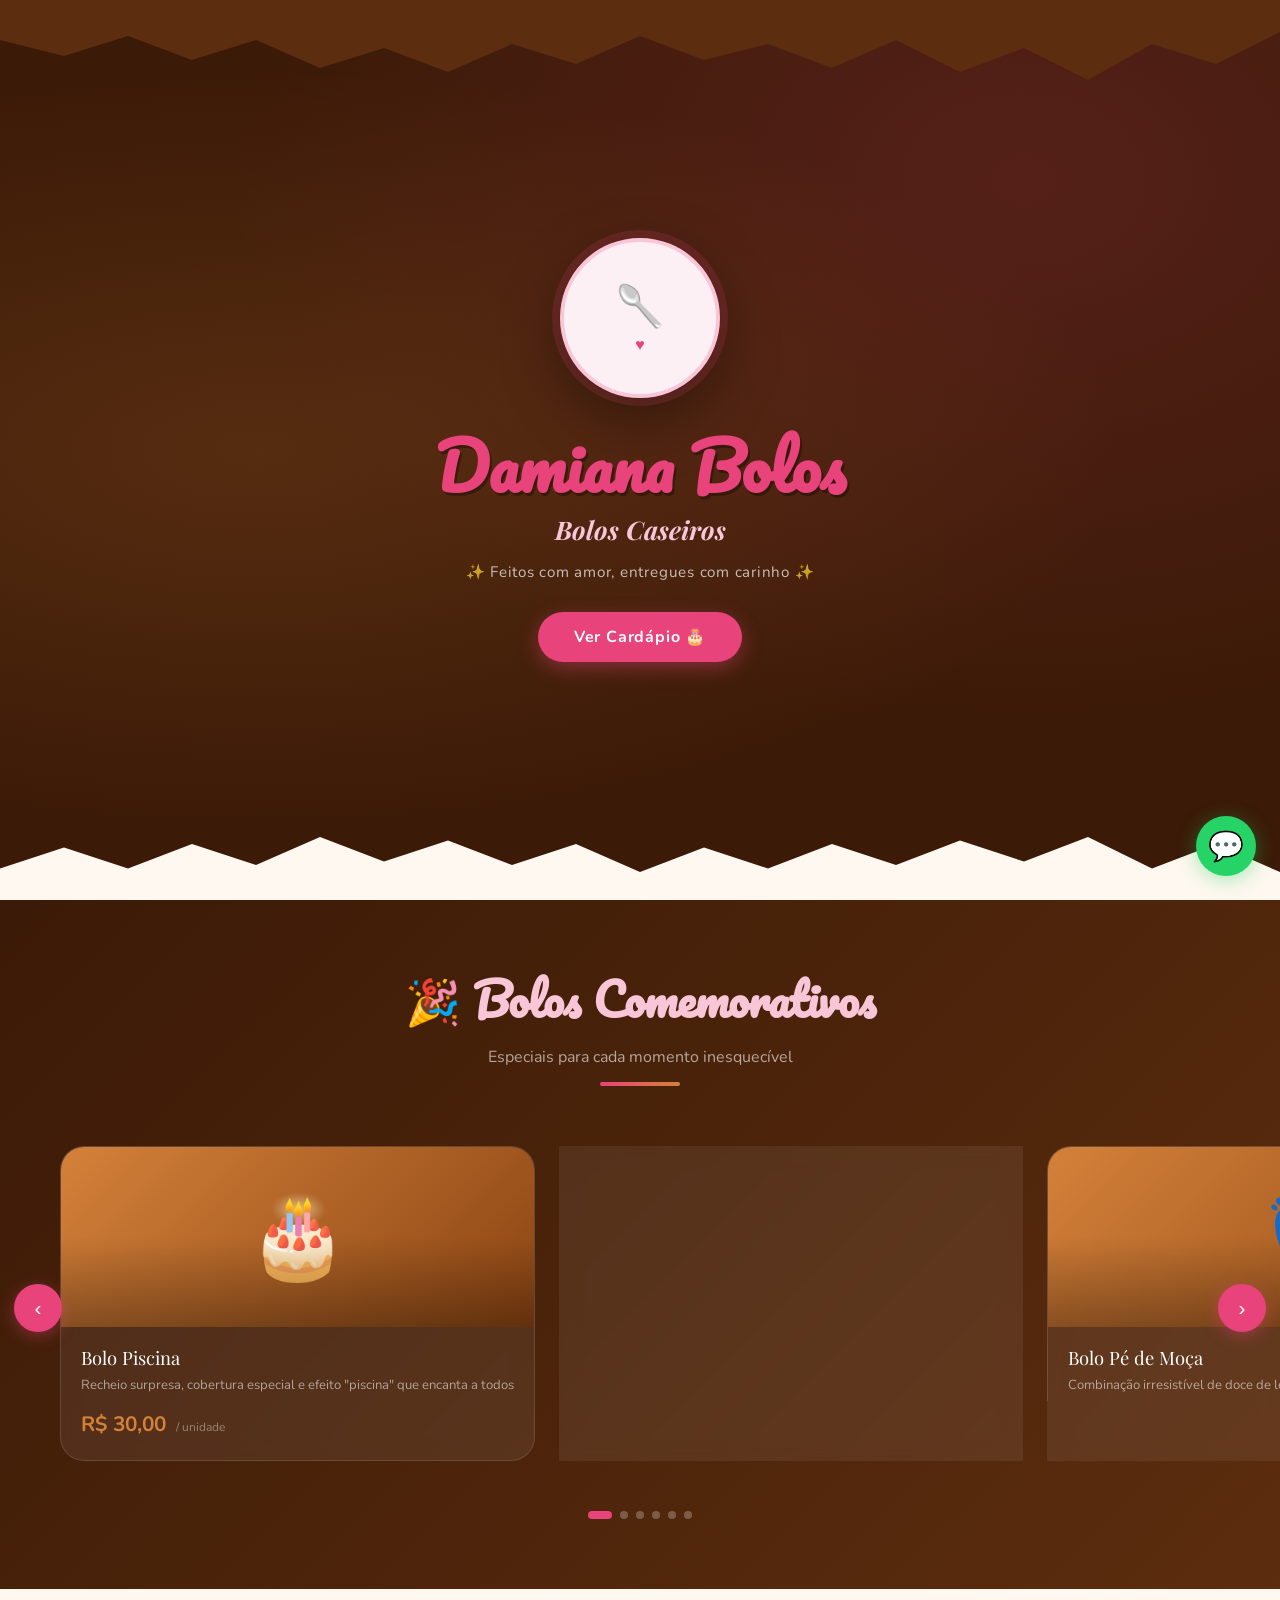
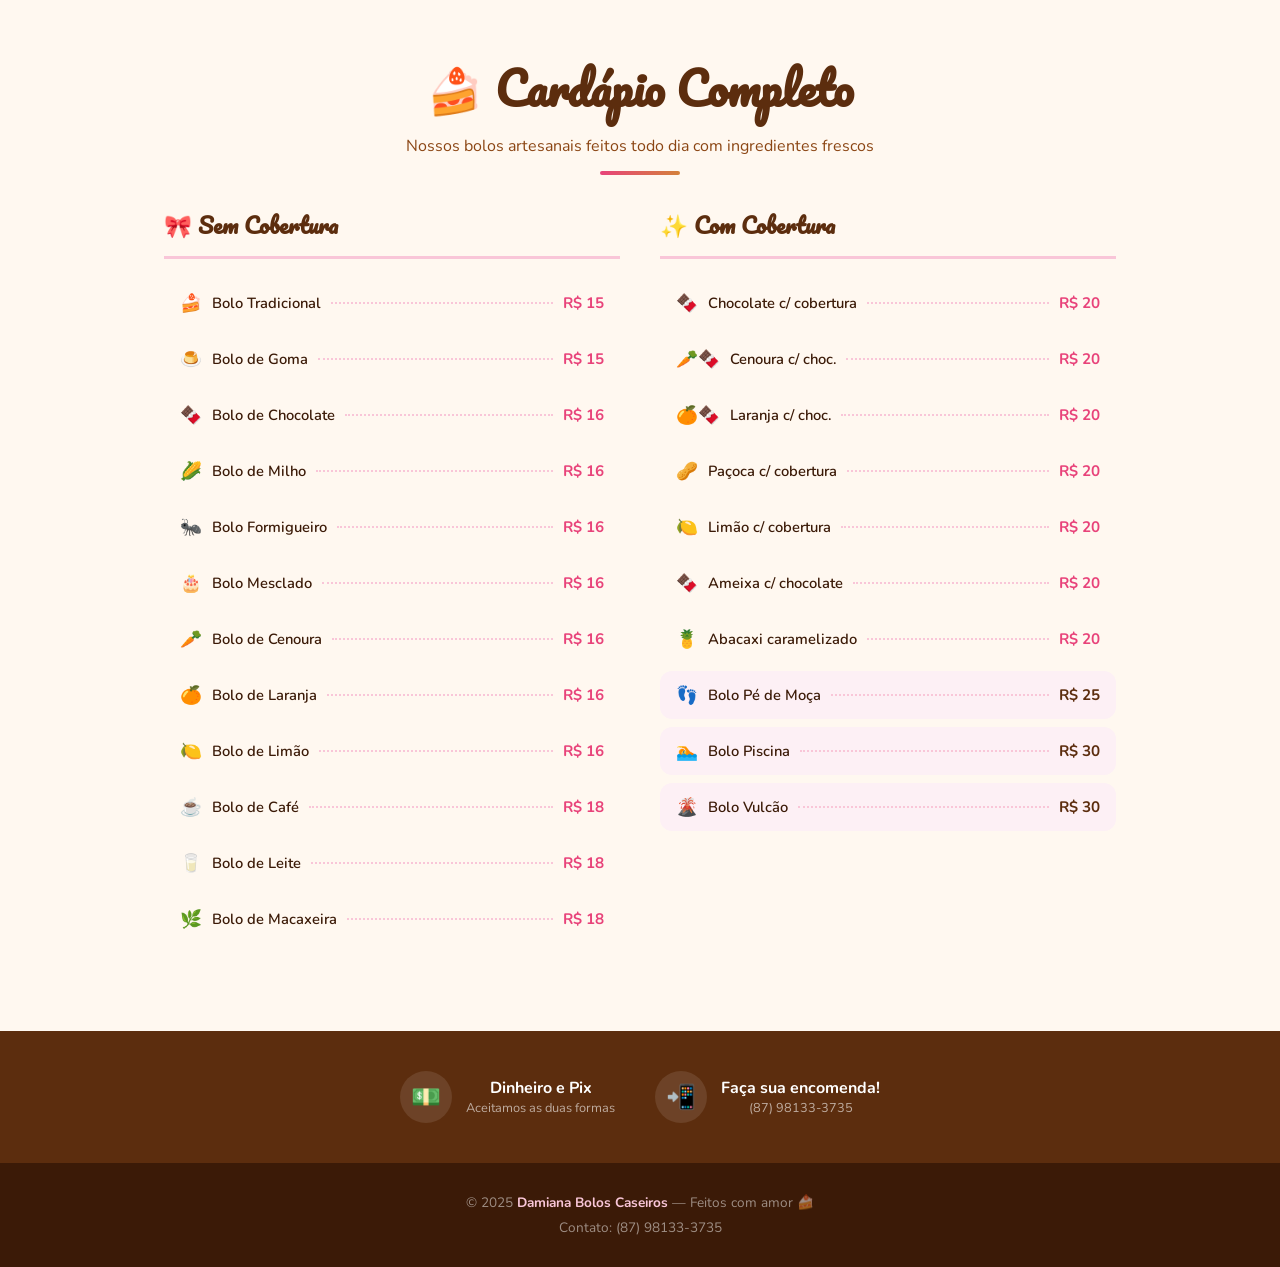
==== index.html @ f1be256d "fix: foi renomeado o arquivo index.html" ====
<!DOCTYPE html>
<html lang="pt-BR">
<head>
<meta charset="UTF-8">
<meta name="viewport" content="width=device-width, initial-scale=1.0">
<title>Damiana Bolos Caseiros</title>
<link href="https://fonts.googleapis.com/css2?family=Playfair+Display:ital,wght@0,400;0,700;1,400&family=Pacifico&family=Nunito:wght@300;400;600;700&display=swap" rel="stylesheet">
<link rel="stylesheet" href="./style.css">
</head>
<body>

<!-- ═══ HERO ═══ -->
<section class="hero">
  <div class="drip-top"></div>

  <div class="hero-badge">
    <div class="whisk">🥄</div>
    <div class="heart">♥</div>
  </div>

  <h1>Damiana Bolos</h1>
  <h2>Bolos Caseiros</h2>
  <p>✨ Feitos com amor, entregues com carinho ✨</p>

  <a href="#cardapio" class="hero-cta">Ver Cardápio 🎂</a>

  <div class="drip-bottom"></div>
</section>


<!-- ═══ CARROSSEL — BOLOS COMEMORATIVOS ═══ -->
<section class="carousel-section" id="comemorativos">
  <div class="section-header">
    <h2>🎉 Bolos Comemorativos</h2>
    <p>Especiais para cada momento inesquecível</p>
    <div class="divider"></div>
  </div>

  <div class="carousel-wrapper">
    <button class="carousel-btn prev" onclick="slide(-1)">&#8249;</button>

    <div class="carousel-track" id="carouselTrack">

      <div class="cake-card">
        <div class="cake-img">
          🎂
          <span class="cake-tag">Popular</span>
        </div>
        <div class="cake-info">
          <div class="cake-name">Bolo Piscina</div>
          <div class="cake-desc">Recheio surpresa, cobertura especial e efeito "piscina" que encanta a todos</div>
          <div class="cake-price">R$ 30,00 <span>/ unidade</span></div>
        </div>
      </div>

      <div class="cake-card">
        <div class="cake-img" style="background: linear-gradient(135deg, #8B0000, #5C2D0E);">
          🌋
          <span class="cake-tag">Novidade</span>
        </div>
        <div class="cake-info">
          <div class="cake-name">Bolo Vulcão</div>
          <div class="cake-desc">Efeito vulcão com calda quente que escorre — perfeito para surpreender</div>
          <div class="cake-price">R$ 30,00 <span>/ unidade</span></div>
        </div>
      </div>

      <div class="cake-card">
        <div class="cake-img" style="background: linear-gradient(135deg, #D4813A, #8B4513);">
          👣
          <span class="cake-tag">Especial</span>
        </div>
        <div class="cake-info">
          <div class="cake-name">Bolo Pé de Moça</div>
          <div class="cake-desc">Combinação irresistível de doce de leite e coco — um clássico que nunca sai de moda</div>
          <div class="cake-price">R$ 25,00 <span>/ unidade</span></div>
        </div>
      </div>

      <div class="cake-card">
        <div class="cake-img" style="background: linear-gradient(135deg, #E8437A, #C0184E);">
          🍫
          <span class="cake-tag">Bestseller</span>
        </div>
        <div class="cake-info">
          <div class="cake-name">Bolo Ameixa com Chocolate</div>
          <div class="cake-desc">Ameixa e chocolate juntos numa combinação sofisticada e deliciosa</div>
          <div class="cake-price">R$ 20,00 <span>/ unidade</span></div>
        </div>
      </div>

      <div class="cake-card">
        <div class="cake-img" style="background: linear-gradient(135deg, #FFD700, #D4813A);">
          🍍
          <span class="cake-tag">Favorito</span>
        </div>
        <div class="cake-info">
          <div class="cake-name">Bolo Abacaxi Caramelizado</div>
          <div class="cake-desc">Abacaxi fresquinho caramelizado com açúcar mascavo — tropical e irresistível</div>
          <div class="cake-price">R$ 20,00 <span>/ unidade</span></div>
        </div>
      </div>

      <div class="cake-card">
        <div class="cake-img" style="background: linear-gradient(135deg, #C0184E, #8B0000);">
          🥜
          <span class="cake-tag">Regional</span>
        </div>
        <div class="cake-info">
          <div class="cake-name">Bolo de Paçoca com Cobertura</div>
          <div class="cake-desc">O sabor do nordeste em cada fatia — paçoca cremosa com cobertura especial</div>
          <div class="cake-price">R$ 20,00 <span>/ unidade</span></div>
        </div>
      </div>

    </div>

    <button class="carousel-btn next" onclick="slide(1)">&#8250;</button>
  </div>

  <div class="carousel-dots" id="dots"></div>
</section>


<!-- ═══ CARDÁPIO TRADICIONAL ═══ -->
<section class="menu-section" id="cardapio">
  <div class="section-header">
    <h2>🍰 Cardápio Completo</h2>
    <p>Nossos bolos artesanais feitos todo dia com ingredientes frescos</p>
    <div class="divider"></div>
  </div>

  <div class="menu-grid">

    <!-- SEM COBERTURA -->
    <div class="menu-col">
      <h3>🎀 Sem Cobertura</h3>

      <div class="menu-item">
        <div class="menu-item-left"><span class="menu-item-emoji">🍰</span><span class="menu-item-name">Bolo Tradicional</span></div>
        <div class="price-dot"></div>
        <span class="menu-item-price">R$ 15</span>
      </div>
      <div class="menu-item">
        <div class="menu-item-left"><span class="menu-item-emoji">🍮</span><span class="menu-item-name">Bolo de Goma</span></div>
        <div class="price-dot"></div>
        <span class="menu-item-price">R$ 15</span>
      </div>
      <div class="menu-item">
        <div class="menu-item-left"><span class="menu-item-emoji">🍫</span><span class="menu-item-name">Bolo de Chocolate</span></div>
        <div class="price-dot"></div>
        <span class="menu-item-price">R$ 16</span>
      </div>
      <div class="menu-item">
        <div class="menu-item-left"><span class="menu-item-emoji">🌽</span><span class="menu-item-name">Bolo de Milho</span></div>
        <div class="price-dot"></div>
        <span class="menu-item-price">R$ 16</span>
      </div>
      <div class="menu-item">
        <div class="menu-item-left"><span class="menu-item-emoji">🐜</span><span class="menu-item-name">Bolo Formigueiro</span></div>
        <div class="price-dot"></div>
        <span class="menu-item-price">R$ 16</span>
      </div>
      <div class="menu-item">
        <div class="menu-item-left"><span class="menu-item-emoji">🎂</span><span class="menu-item-name">Bolo Mesclado</span></div>
        <div class="price-dot"></div>
        <span class="menu-item-price">R$ 16</span>
      </div>
      <div class="menu-item">
        <div class="menu-item-left"><span class="menu-item-emoji">🥕</span><span class="menu-item-name">Bolo de Cenoura</span></div>
        <div class="price-dot"></div>
        <span class="menu-item-price">R$ 16</span>
      </div>
      <div class="menu-item">
        <div class="menu-item-left"><span class="menu-item-emoji">🍊</span><span class="menu-item-name">Bolo de Laranja</span></div>
        <div class="price-dot"></div>
        <span class="menu-item-price">R$ 16</span>
      </div>
      <div class="menu-item">
        <div class="menu-item-left"><span class="menu-item-emoji">🍋</span><span class="menu-item-name">Bolo de Limão</span></div>
        <div class="price-dot"></div>
        <span class="menu-item-price">R$ 16</span>
      </div>
      <div class="menu-item">
        <div class="menu-item-left"><span class="menu-item-emoji">☕</span><span class="menu-item-name">Bolo de Café</span></div>
        <div class="price-dot"></div>
        <span class="menu-item-price">R$ 18</span>
      </div>
      <div class="menu-item">
        <div class="menu-item-left"><span class="menu-item-emoji">🥛</span><span class="menu-item-name">Bolo de Leite</span></div>
        <div class="price-dot"></div>
        <span class="menu-item-price">R$ 18</span>
      </div>
      <div class="menu-item">
        <div class="menu-item-left"><span class="menu-item-emoji">🌿</span><span class="menu-item-name">Bolo de Macaxeira</span></div>
        <div class="price-dot"></div>
        <span class="menu-item-price">R$ 18</span>
      </div>
    </div>

    <!-- COM COBERTURA -->
    <div class="menu-col">
      <h3>✨ Com Cobertura</h3>

      <div class="menu-item">
        <div class="menu-item-left"><span class="menu-item-emoji">🍫</span><span class="menu-item-name">Chocolate c/ cobertura</span></div>
        <div class="price-dot"></div>
        <span class="menu-item-price">R$ 20</span>
      </div>
      <div class="menu-item">
        <div class="menu-item-left"><span class="menu-item-emoji">🥕🍫</span><span class="menu-item-name">Cenoura c/ choc.</span></div>
        <div class="price-dot"></div>
        <span class="menu-item-price">R$ 20</span>
      </div>
      <div class="menu-item">
        <div class="menu-item-left"><span class="menu-item-emoji">🍊🍫</span><span class="menu-item-name">Laranja c/ choc.</span></div>
        <div class="price-dot"></div>
        <span class="menu-item-price">R$ 20</span>
      </div>
      <div class="menu-item">
        <div class="menu-item-left"><span class="menu-item-emoji">🥜</span><span class="menu-item-name">Paçoca c/ cobertura</span></div>
        <div class="price-dot"></div>
        <span class="menu-item-price">R$ 20</span>
      </div>
      <div class="menu-item">
        <div class="menu-item-left"><span class="menu-item-emoji">🍋</span><span class="menu-item-name">Limão c/ cobertura</span></div>
        <div class="price-dot"></div>
        <span class="menu-item-price">R$ 20</span>
      </div>
      <div class="menu-item">
        <div class="menu-item-left"><span class="menu-item-emoji">🍫</span><span class="menu-item-name">Ameixa c/ chocolate</span></div>
        <div class="price-dot"></div>
        <span class="menu-item-price">R$ 20</span>
      </div>
      <div class="menu-item">
        <div class="menu-item-left"><span class="menu-item-emoji">🍍</span><span class="menu-item-name">Abacaxi caramelizado</span></div>
        <div class="price-dot"></div>
        <span class="menu-item-price">R$ 20</span>
      </div>
      <div class="menu-item" style="background: var(--pink-pale);">
        <div class="menu-item-left"><span class="menu-item-emoji">👣</span><span class="menu-item-name">Bolo Pé de Moça</span></div>
        <div class="price-dot"></div>
        <span class="menu-item-price" style="color: var(--chocolate);">R$ 25</span>
      </div>
      <div class="menu-item" style="background: var(--pink-pale);">
        <div class="menu-item-left"><span class="menu-item-emoji">🏊</span><span class="menu-item-name">Bolo Piscina</span></div>
        <div class="price-dot"></div>
        <span class="menu-item-price" style="color: var(--chocolate);">R$ 30</span>
      </div>
      <div class="menu-item" style="background: var(--pink-pale);">
        <div class="menu-item-left"><span class="menu-item-emoji">🌋</span><span class="menu-item-name">Bolo Vulcão</span></div>
        <div class="price-dot"></div>
        <span class="menu-item-price" style="color: var(--chocolate);">R$ 30</span>
      </div>
    </div>

  </div>
</section>

<!-- ═══ PAYMENT + CONTACT ═══ -->
<div class="payment-banner">
  <div class="payment-item">
    <div class="payment-icon">💵</div>
    <div>
      <h4>Dinheiro e Pix</h4>
      <p>Aceitamos as duas formas</p>
    </div>
  </div>
  <div class="payment-item">
    <div class="payment-icon">📲</div>
    <div>
      <h4>Faça sua encomenda!</h4>
      <p>(87) 98133-3735</p>
    </div>
  </div>
</div>

<!-- ═══ FOOTER ═══ -->
<footer>
  <p>© 2025 <strong>Damiana Bolos Caseiros</strong> — Feitos com amor 🍰</p>
  <p style="margin-top:6px;">Contato: (87) 98133-3735</p>
</footer>

<!-- WhatsApp FAB -->
<a href="https://wa.me/5587981333735" class="whatsapp-btn" target="_blank" title="Falar no WhatsApp">💬</a>

<script src="./script.js"></script>
</body>
</html>
---- style.css ----
:root {
    --chocolate: #5C2D0E;
    --chocolate-light: #8B4513;
    --chocolate-dark: #3B1A07;
    --pink: #E8437A;
    --pink-light: #F9C6D8;
    --pink-pale: #FDF0F5;
    --cream: #FFF8F0;
    --caramel: #D4813A;
    --white: #FFFFFF;
    --text-dark: #2C1810;
  }

  * { margin: 0; padding: 0; box-sizing: border-box; }

  body {
    font-family: 'Nunito', sans-serif;
    background-color: var(--cream);
    color: var(--text-dark);
    overflow-x: hidden;
  }

  /* ─── HERO ─── */
  .hero {
    background: var(--chocolate-dark);
    position: relative;
    overflow: hidden;
    min-height: 100vh;
    display: flex;
    flex-direction: column;
    align-items: center;
    justify-content: center;
    text-align: center;
    padding: 40px 20px;
  }

  .hero::before {
    content: '';
    position: absolute;
    inset: 0;
    background:
      radial-gradient(ellipse at 20% 50%, rgba(212,129,58,0.18) 0%, transparent 60%),
      radial-gradient(ellipse at 80% 20%, rgba(232,67,122,0.15) 0%, transparent 55%);
  }

  /* drip top */
  .drip-top {
    position: absolute;
    top: 0; left: 0; right: 0;
    height: 80px;
    background: var(--chocolate);
    clip-path: polygon(0 0, 100% 0, 100% 40%, 95% 80%, 90% 55%, 85% 100%, 80% 60%, 75% 90%, 70% 50%, 65% 85%, 60% 55%, 55% 75%, 50% 45%, 45% 80%, 40% 55%, 35% 90%, 30% 60%, 25% 85%, 20% 50%, 15% 75%, 10% 45%, 5% 70%, 0 50%);
  }

  .hero-badge {
    width: 160px; height: 160px;
    background: var(--pink-pale);
    border-radius: 50%;
    border: 4px solid var(--pink-light);
    box-shadow: 0 0 0 8px rgba(232,67,122,0.15), 0 20px 60px rgba(0,0,0,0.4);
    display: flex; flex-direction: column;
    align-items: center; justify-content: center;
    margin-bottom: 30px;
    position: relative; z-index: 1;
    animation: float 3s ease-in-out infinite;
  }

  .hero-badge .whisk { font-size: 2.5rem; }
  .hero-badge .heart { font-size: 1rem; color: var(--pink); }

  @keyframes float {
    0%,100% { transform: translateY(0); }
    50% { transform: translateY(-10px); }
  }

  .hero h1 {
    font-family: 'Pacifico', cursive;
    font-size: clamp(2.2rem, 6vw, 4rem);
    color: var(--pink);
    text-shadow: 2px 3px 0 rgba(0,0,0,0.3);
    line-height: 1.2;
    position: relative; z-index: 1;
    margin-bottom: 8px;
  }

  .hero h2 {
    font-family: 'Playfair Display', serif;
    font-style: italic;
    font-size: clamp(1.1rem, 3vw, 1.6rem);
    color: var(--pink-light);
    margin-bottom: 16px;
    position: relative; z-index: 1;
  }

  .hero p {
    color: rgba(255,255,255,0.7);
    font-size: 0.95rem;
    margin-bottom: 30px;
    position: relative; z-index: 1;
    letter-spacing: 0.05em;
  }

  .hero-cta {
    display: inline-block;
    background: var(--pink);
    color: white;
    text-decoration: none;
    padding: 14px 36px;
    border-radius: 50px;
    font-weight: 700;
    font-size: 1rem;
    letter-spacing: 0.05em;
    box-shadow: 0 6px 20px rgba(232,67,122,0.4);
    transition: transform 0.2s, box-shadow 0.2s;
    position: relative; z-index: 1;
  }

  .hero-cta:hover {
    transform: translateY(-3px);
    box-shadow: 0 10px 30px rgba(232,67,122,0.5);
  }

  /* drip bottom */
  .drip-bottom {
    position: absolute;
    bottom: 0; left: 0; right: 0;
    height: 70px;
    background: var(--cream);
    clip-path: polygon(0 100%, 100% 100%, 100% 60%, 95% 20%, 90% 55%, 85% 10%, 80% 45%, 75% 15%, 70% 50%, 65% 20%, 60% 55%, 55% 25%, 50% 60%, 45% 20%, 40% 50%, 35% 15%, 30% 45%, 25% 10%, 20% 50%, 15% 20%, 10% 55%, 5% 25%, 0 55%);
  }

  /* ─── SECTION HEADINGS ─── */
  .section-header {
    text-align: center;
    padding: 60px 20px 30px;
  }

  .section-header h2 {
    font-family: 'Pacifico', cursive;
    font-size: clamp(1.8rem, 5vw, 2.8rem);
    color: var(--chocolate);
    display: flex;
    align-items: center;
    justify-content: center;
    gap: 12px;
  }

  .section-header p {
    color: var(--chocolate-light);
    margin-top: 8px;
    font-size: 1rem;
  }

  .divider {
    width: 80px; height: 4px;
    background: linear-gradient(90deg, var(--pink), var(--caramel));
    border-radius: 2px;
    margin: 14px auto 0;
  }

  /* ─── CAROUSEL ─── */
  .carousel-section {
    background: linear-gradient(135deg, var(--chocolate-dark) 0%, var(--chocolate) 100%);
    padding: 0 0 70px;
    position: relative;
    overflow: hidden;
  }

  .carousel-section .section-header h2 { color: var(--pink-light); }
  .carousel-section .section-header p { color: rgba(255,255,255,0.6); }
  .carousel-section .divider { background: linear-gradient(90deg, var(--pink), var(--caramel)); }

  .carousel-wrapper {
    position: relative;
    max-width: 100%;
    overflow: hidden;
    padding: 10px 0 20px;
  }

  .carousel-track {
    display: flex;
    gap: 24px;
    padding: 20px 60px;
    transition: transform 0.45s cubic-bezier(0.25, 0.46, 0.45, 0.94);
    will-change: transform;
  }

  .cake-card {
    min-width: 260px;
    background: rgba(255,255,255,0.07);
    backdrop-filter: blur(10px);
    border: 1px solid rgba(255,255,255,0.12);
    border-radius: 24px;
    overflow: hidden;
    cursor: pointer;
    transition: transform 0.3s, box-shadow 0.3s;
    flex-shrink: 0;
  }

  .cake-card:hover {
    transform: translateY(-8px) scale(1.02);
    box-shadow: 0 20px 50px rgba(0,0,0,0.4);
  }

  .cake-card .cake-img {
    width: 100%; height: 180px;
    background: linear-gradient(135deg, var(--caramel), var(--chocolate-light));
    display: flex; align-items: center; justify-content: center;
    font-size: 5rem;
    position: relative;
    overflow: hidden;
  }

  .cake-card .cake-img::after {
    content: '';
    position: absolute;
    inset: 0;
    background: linear-gradient(to bottom, transparent 50%, rgba(0,0,0,0.3));
  }

  .cake-card .cake-tag {
    position: absolute;
    top: 12px; right: 12px;
    background: var(--pink);
    color: white;
    font-size: 0.7rem;
    font-weight: 700;
    padding: 4px 10px;
    border-radius: 20px;
    letter-spacing: 0.05em;
    text-transform: uppercase;
    z-index: 1;
  }

  .cake-card .cake-info {
    padding: 18px 20px 22px;
  }

  .cake-card .cake-name {
    font-family: 'Playfair Display', serif;
    font-size: 1.15rem;
    color: var(--white);
    margin-bottom: 6px;
  }

  .cake-card .cake-desc {
    font-size: 0.82rem;
    color: rgba(255,255,255,0.55);
    line-height: 1.5;
    margin-bottom: 14px;
  }

  .cake-card .cake-price {
    font-weight: 700;
    font-size: 1.3rem;
    color: var(--caramel);
  }

  .cake-card .cake-price span {
    font-size: 0.75rem;
    font-weight: 400;
    color: rgba(255,255,255,0.4);
    margin-left: 4px;
  }

  .carousel-btn {
    position: absolute;
    top: 50%; transform: translateY(-50%);
    width: 48px; height: 48px;
    background: var(--pink);
    border: none; border-radius: 50%;
    color: white; font-size: 1.3rem;
    cursor: pointer;
    z-index: 10;
    box-shadow: 0 4px 16px rgba(232,67,122,0.4);
    transition: background 0.2s, transform 0.2s;
    display: flex; align-items: center; justify-content: center;
  }

  .carousel-btn:hover { background: var(--chocolate-light); transform: translateY(-50%) scale(1.1); }
  .carousel-btn.prev { left: 14px; }
  .carousel-btn.next { right: 14px; }

  .carousel-dots {
    display: flex; justify-content: center; gap: 8px;
    padding-top: 10px;
  }

  .dot {
    width: 8px; height: 8px;
    border-radius: 50%;
    background: rgba(255,255,255,0.25);
    cursor: pointer; transition: all 0.3s;
  }

  .dot.active { background: var(--pink); width: 24px; border-radius: 4px; }

  /* ─── MENU SECTION ─── */
  .menu-section {
    background: var(--cream);
    padding-bottom: 80px;
  }

  .menu-grid {
    max-width: 1000px;
    margin: 0 auto;
    padding: 0 24px;
    display: grid;
    grid-template-columns: 1fr 1fr;
    gap: 40px;
  }

  @media (max-width: 680px) {
    .menu-grid { grid-template-columns: 1fr; }
  }

  .menu-col h3 {
    font-family: 'Pacifico', cursive;
    font-size: 1.4rem;
    color: var(--chocolate);
    display: flex; align-items: center; gap: 10px;
    margin-bottom: 20px;
    padding-bottom: 12px;
    border-bottom: 3px solid var(--pink-light);
  }

  .menu-item {
    display: flex;
    align-items: center;
    justify-content: space-between;
    padding: 12px 16px;
    border-radius: 12px;
    margin-bottom: 8px;
    transition: background 0.2s, transform 0.2s;
    cursor: default;
  }

  .menu-item:hover {
    background: var(--pink-pale);
    transform: translateX(4px);
  }

  .menu-item-left {
    display: flex; align-items: center; gap: 10px;
  }

  .menu-item-emoji { font-size: 1.1rem; }

  .menu-item-name {
    font-size: 0.92rem;
    font-weight: 600;
    color: var(--chocolate-dark);
  }

  .menu-item-price {
    font-weight: 700;
    font-size: 0.95rem;
    color: var(--pink);
    white-space: nowrap;
  }

  .price-dot {
    flex: 1;
    height: 1px;
    border-bottom: 2px dotted var(--pink-light);
    margin: 0 10px;
    min-width: 20px;
  }

  /* ─── PAYMENT BANNER ─── */
  .payment-banner {
    background: var(--chocolate);
    color: white;
    text-align: center;
    padding: 40px 24px;
    display: flex;
    flex-wrap: wrap;
    align-items: center;
    justify-content: center;
    gap: 40px;
  }

  .payment-item {
    display: flex; align-items: center; gap: 14px;
  }

  .payment-icon {
    width: 52px; height: 52px;
    background: rgba(255,255,255,0.1);
    border-radius: 50%;
    display: flex; align-items: center; justify-content: center;
    font-size: 1.5rem;
  }

  .payment-item h4 { font-size: 1rem; font-weight: 700; }
  .payment-item p { font-size: 0.8rem; color: rgba(255,255,255,0.6); }

  /* ─── FOOTER ─── */
  footer {
    background: var(--chocolate-dark);
    color: rgba(255,255,255,0.5);
    text-align: center;
    padding: 30px 20px;
    font-size: 0.85rem;
  }

  footer strong { color: var(--pink-light); }

  /* ─── WHATSAPP BTN ─── */
  .whatsapp-btn {
    position: fixed;
    bottom: 24px; right: 24px;
    background: #25D366;
    color: white; font-size: 1.8rem;
    width: 60px; height: 60px;
    border-radius: 50%;
    display: flex; align-items: center; justify-content: center;
    text-decoration: none;
    box-shadow: 0 4px 20px rgba(37,211,102,0.4);
    z-index: 999;
    animation: pulse 2s infinite;
  }

  @keyframes pulse {
    0%,100% { box-shadow: 0 4px 20px rgba(37,211,102,0.4); }
    50% { box-shadow: 0 4px 36px rgba(37,211,102,0.7); }
  }
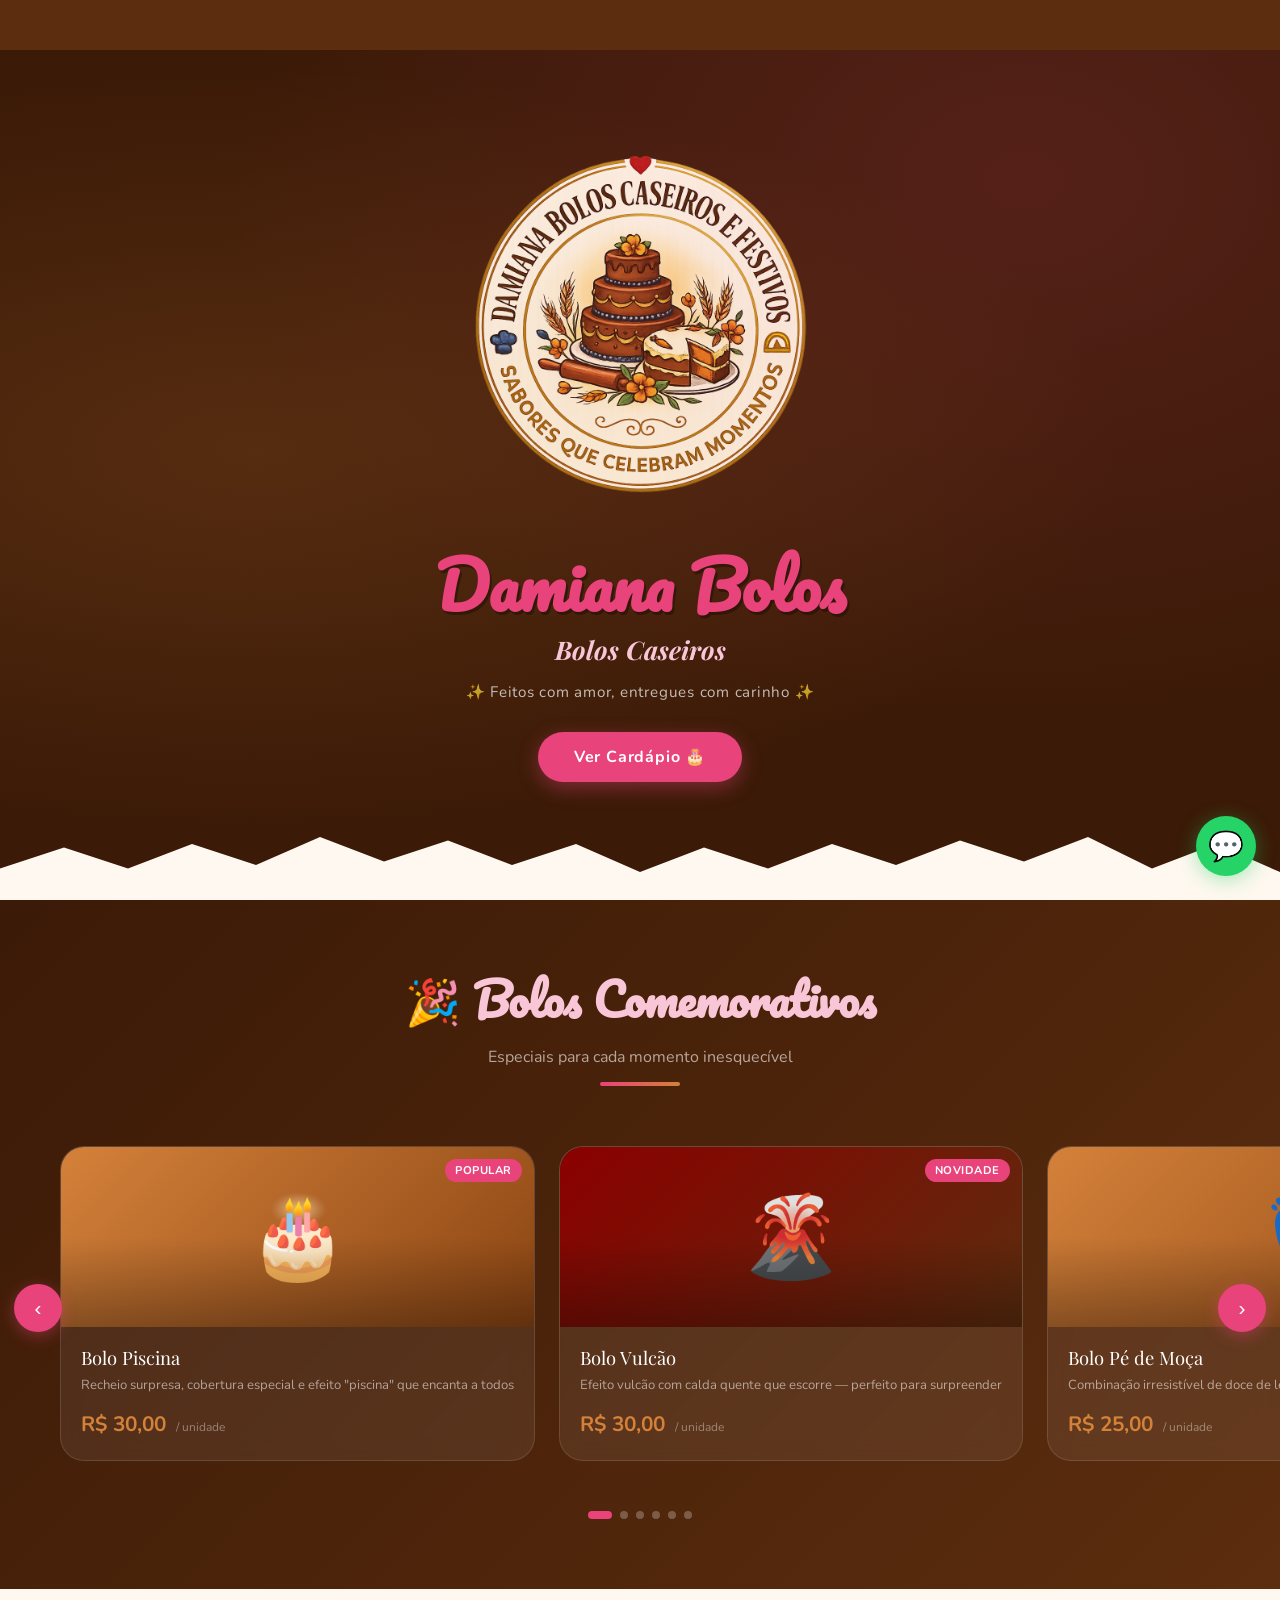
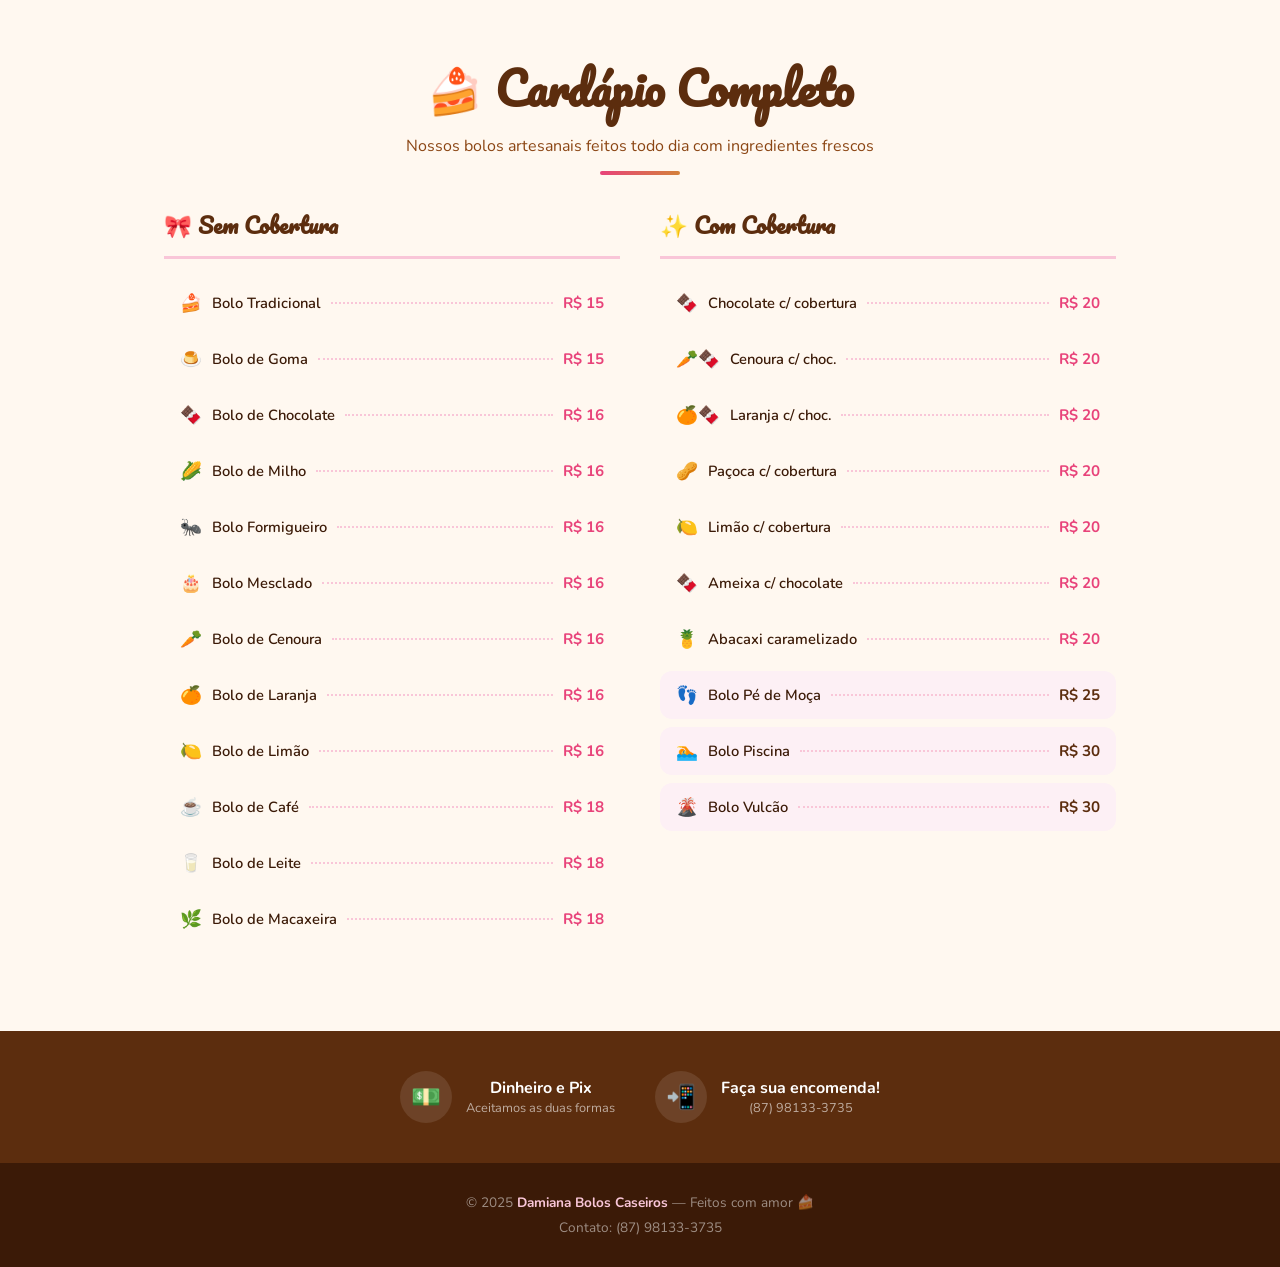
==== commit 49d15629: "fix: foi alterado o arquivo html e adicionado a imagem logo" ====
--- a/index.html
+++ b/index.html
@@ -9,13 +9,12 @@
 </head>
 <body>
 
-<!-- ═══ HERO ═══ -->
+<header>
 <section class="hero">
   <div class="drip-top"></div>
 
-  <div class="hero-badge">
-    <div class="whisk">🥄</div>
-    <div class="heart">♥</div>
+  <div class="logo">
+   <img src="./assets/img/logo-bolos.png" alt="Bolo Icone" class="logo-img">
   </div>
 
   <h1>Damiana Bolos</h1>
@@ -26,6 +25,7 @@
 
   <div class="drip-bottom"></div>
 </section>
+</header>
 
 
 <!-- ═══ CARROSSEL — BOLOS COMEMORATIVOS ═══ -->
--- a/style.css
+++ b/style.css
@@ -1,5 +1,4 @@
-
-  :root {
+:root {
     --chocolate: #5C2D0E;
     --chocolate-light: #8B4513;
     --chocolate-dark: #3B1A07;
@@ -10,19 +9,23 @@
     --caramel: #D4813A;
     --white: #FFFFFF;
     --text-dark: #2C1810;
-  }
-
-  * { margin: 0; padding: 0; box-sizing: border-box; }
-
-  body {
+}
+
+* {
+    margin: 0;
+    padding: 0;
+    box-sizing: border-box;
+}
+
+body {
     font-family: 'Nunito', sans-serif;
     background-color: var(--cream);
     color: var(--text-dark);
     overflow-x: hidden;
-  }
-
-  /* ─── HERO ─── */
-  .hero {
+}
+
+/* ─── HERO ─── */
+.hero {
     background: var(--chocolate-dark);
     position: relative;
     overflow: hidden;
@@ -33,75 +36,90 @@
     justify-content: center;
     text-align: center;
     padding: 40px 20px;
-  }
-
-  .hero::before {
+}
+
+.hero::before {
     content: '';
     position: absolute;
     inset: 0;
     background:
-      radial-gradient(ellipse at 20% 50%, rgba(212,129,58,0.18) 0%, transparent 60%),
-      radial-gradient(ellipse at 80% 20%, rgba(232,67,122,0.15) 0%, transparent 55%);
-  }
-
-  /* drip top */
-  .drip-top {
+        radial-gradient(ellipse at 20% 50%, rgba(212, 129, 58, 0.18) 0%, transparent 60%),
+        radial-gradient(ellipse at 80% 20%, rgba(232, 67, 122, 0.15) 0%, transparent 55%);
+}
+
+/* drip top */
+.drip-top {
     position: absolute;
-    top: 0; left: 0; right: 0;
-    height: 80px;
+    top: 0;
+    left: 0;
+    right: 0;
+    height: 50px;
     background: var(--chocolate);
-    clip-path: polygon(0 0, 100% 0, 100% 40%, 95% 80%, 90% 55%, 85% 100%, 80% 60%, 75% 90%, 70% 50%, 65% 85%, 60% 55%, 55% 75%, 50% 45%, 45% 80%, 40% 55%, 35% 90%, 30% 60%, 25% 85%, 20% 50%, 15% 75%, 10% 45%, 5% 70%, 0 50%);
-  }
-
-  .hero-badge {
-    width: 160px; height: 160px;
-    background: var(--pink-pale);
-    border-radius: 50%;
-    border: 4px solid var(--pink-light);
-    box-shadow: 0 0 0 8px rgba(232,67,122,0.15), 0 20px 60px rgba(0,0,0,0.4);
-    display: flex; flex-direction: column;
-    align-items: center; justify-content: center;
-    margin-bottom: 30px;
-    position: relative; z-index: 1;
-    animation: float 3s ease-in-out infinite;
-  }
-
-  .hero-badge .whisk { font-size: 2.5rem; }
-  .hero-badge .heart { font-size: 1rem; color: var(--pink); }
-
-  @keyframes float {
-    0%,100% { transform: translateY(0); }
-    50% { transform: translateY(-10px); }
-  }
-
-  .hero h1 {
+    clip-path: polygon(0 0, 100% 0, 100% 40%, 95% 80%, 90% 45%, 85% 90%, 80% 55%, 75% 85%, 70% 50%, 65% 80%, 60% 45%, 55% 85%, 50% 40%, 45% 90%, 40% 50%, 35% 85%, 30% 45%, 25% 90%, 20% 55%, 15% 80%, 10% 40%, 5% 85%, 0% 0 50%);
+}
+
+.logo img {
+    width: 50%;
+    height: 50%;
+    margin-bottom: 10px;
+   
+}
+
+.logo h1 {
+}
+
+.logo .whisk {
+    font-size: 2.9rem;
+}
+
+.logo .heart {
+    font-size: 1rem;
+    color: var(--pink);
+}
+
+@keyframes float {
+
+    0%,
+    100% {
+        transform: translateY(0);
+    }
+
+    50% {
+        transform: translateY(-10px);
+    }
+}
+
+.hero h1 {
     font-family: 'Pacifico', cursive;
     font-size: clamp(2.2rem, 6vw, 4rem);
     color: var(--pink);
-    text-shadow: 2px 3px 0 rgba(0,0,0,0.3);
+    text-shadow: 2px 3px 0 rgba(0, 0, 0, 0.3);
     line-height: 1.2;
-    position: relative; z-index: 1;
+    position: relative;
+    z-index: 1;
     margin-bottom: 8px;
-  }
-
-  .hero h2 {
+}
+
+.hero h2 {
     font-family: 'Playfair Display', serif;
     font-style: italic;
     font-size: clamp(1.1rem, 3vw, 1.6rem);
     color: var(--pink-light);
     margin-bottom: 16px;
-    position: relative; z-index: 1;
-  }
-
-  .hero p {
-    color: rgba(255,255,255,0.7);
+    position: relative;
+    z-index: 1;
+}
+
+.hero p {
+    color: rgba(255, 255, 255, 0.7);
     font-size: 0.95rem;
     margin-bottom: 30px;
-    position: relative; z-index: 1;
+    position: relative;
+    z-index: 1;
     letter-spacing: 0.05em;
-  }
-
-  .hero-cta {
+}
+
+.hero-cta {
     display: inline-block;
     background: var(--pink);
     color: white;
@@ -111,32 +129,35 @@
     font-weight: 700;
     font-size: 1rem;
     letter-spacing: 0.05em;
-    box-shadow: 0 6px 20px rgba(232,67,122,0.4);
+    box-shadow: 0 6px 20px rgba(232, 67, 122, 0.4);
     transition: transform 0.2s, box-shadow 0.2s;
-    position: relative; z-index: 1;
-  }
-
-  .hero-cta:hover {
+    position: relative;
+    z-index: 1;
+}
+
+.hero-cta:hover {
     transform: translateY(-3px);
-    box-shadow: 0 10px 30px rgba(232,67,122,0.5);
-  }
-
-  /* drip bottom */
-  .drip-bottom {
+    box-shadow: 0 10px 30px rgba(232, 67, 122, 0.5);
+}
+
+/* drip bottom */
+.drip-bottom {
     position: absolute;
-    bottom: 0; left: 0; right: 0;
+    bottom: 0;
+    left: 0;
+    right: 0;
     height: 70px;
     background: var(--cream);
     clip-path: polygon(0 100%, 100% 100%, 100% 60%, 95% 20%, 90% 55%, 85% 10%, 80% 45%, 75% 15%, 70% 50%, 65% 20%, 60% 55%, 55% 25%, 50% 60%, 45% 20%, 40% 50%, 35% 15%, 30% 45%, 25% 10%, 20% 50%, 15% 20%, 10% 55%, 5% 25%, 0 55%);
-  }
-
-  /* ─── SECTION HEADINGS ─── */
-  .section-header {
+}
+
+/* ─── SECTION HEADINGS ─── */
+.section-header {
     text-align: center;
     padding: 60px 20px 30px;
-  }
-
-  .section-header h2 {
+}
+
+.section-header h2 {
     font-family: 'Pacifico', cursive;
     font-size: clamp(1.8rem, 5vw, 2.8rem);
     color: var(--chocolate);
@@ -144,84 +165,97 @@
     align-items: center;
     justify-content: center;
     gap: 12px;
-  }
-
-  .section-header p {
+}
+
+.section-header p {
     color: var(--chocolate-light);
     margin-top: 8px;
     font-size: 1rem;
-  }
-
-  .divider {
-    width: 80px; height: 4px;
+}
+
+.divider {
+    width: 80px;
+    height: 4px;
     background: linear-gradient(90deg, var(--pink), var(--caramel));
     border-radius: 2px;
     margin: 14px auto 0;
-  }
-
-  /* ─── CAROUSEL ─── */
-  .carousel-section {
+}
+
+/* ─── CAROUSEL ─── */
+.carousel-section {
     background: linear-gradient(135deg, var(--chocolate-dark) 0%, var(--chocolate) 100%);
     padding: 0 0 70px;
     position: relative;
     overflow: hidden;
-  }
-
-  .carousel-section .section-header h2 { color: var(--pink-light); }
-  .carousel-section .section-header p { color: rgba(255,255,255,0.6); }
-  .carousel-section .divider { background: linear-gradient(90deg, var(--pink), var(--caramel)); }
-
-  .carousel-wrapper {
+}
+
+.carousel-section .section-header h2 {
+    color: var(--pink-light);
+}
+
+.carousel-section .section-header p {
+    color: rgba(255, 255, 255, 0.6);
+}
+
+.carousel-section .divider {
+    background: linear-gradient(90deg, var(--pink), var(--caramel));
+}
+
+.carousel-wrapper {
     position: relative;
     max-width: 100%;
     overflow: hidden;
     padding: 10px 0 20px;
-  }
-
-  .carousel-track {
+}
+
+.carousel-track {
     display: flex;
     gap: 24px;
     padding: 20px 60px;
     transition: transform 0.45s cubic-bezier(0.25, 0.46, 0.45, 0.94);
     will-change: transform;
-  }
-
-  .cake-card {
+}
+
+.cake-card {
     min-width: 260px;
-    background: rgba(255,255,255,0.07);
+    background: rgba(255, 255, 255, 0.07);
     backdrop-filter: blur(10px);
-    border: 1px solid rgba(255,255,255,0.12);
+    border: 1px solid rgba(255, 255, 255, 0.12);
     border-radius: 24px;
     overflow: hidden;
     cursor: pointer;
     transition: transform 0.3s, box-shadow 0.3s;
     flex-shrink: 0;
-  }
-
-  .cake-card:hover {
+}
+
+.cake-card:hover {
     transform: translateY(-8px) scale(1.02);
-    box-shadow: 0 20px 50px rgba(0,0,0,0.4);
-  }
-
-  .cake-card .cake-img {
-    width: 100%; height: 180px;
+    box-shadow: 0 20px 50px rgba(0, 0, 0, 0.4);
+}
+
+.cake-card .cake-img {
+    width: 100%;
+    height: 180px;
     background: linear-gradient(135deg, var(--caramel), var(--chocolate-light));
-    display: flex; align-items: center; justify-content: center;
+    display: flex;
+    align-items: center;
+    justify-content: center;
     font-size: 5rem;
     position: relative;
     overflow: hidden;
-  }
-
-  .cake-card .cake-img::after {
+}
+
+.cake-card .cake-img::after {
     content: '';
     position: absolute;
     inset: 0;
-    background: linear-gradient(to bottom, transparent 50%, rgba(0,0,0,0.3));
-  }
-
-  .cake-card .cake-tag {
+    background: linear-gradient(to bottom, transparent 50%, rgba(0, 0, 0, 0.3));
+}
+
+.cake-card .cake-tag {
     position: absolute;
-    top: 12px; right: 12px;
+    top: 12px;
+    right: 12px;
     background: var(--pink);
     color: white;
     font-size: 0.7rem;
@@ -231,101 +265,128 @@
     letter-spacing: 0.05em;
     text-transform: uppercase;
     z-index: 1;
-  }
-
-  .cake-card .cake-info {
+}
+
+.cake-card .cake-info {
     padding: 18px 20px 22px;
-  }
-
-  .cake-card .cake-name {
+}
+
+.cake-card .cake-name {
     font-family: 'Playfair Display', serif;
     font-size: 1.15rem;
     color: var(--white);
     margin-bottom: 6px;
-  }
-
-  .cake-card .cake-desc {
+}
+
+.cake-card .cake-desc {
     font-size: 0.82rem;
-    color: rgba(255,255,255,0.55);
+    color: rgba(255, 255, 255, 0.55);
     line-height: 1.5;
     margin-bottom: 14px;
-  }
-
-  .cake-card .cake-price {
+}
+
+.cake-card .cake-price {
     font-weight: 700;
     font-size: 1.3rem;
     color: var(--caramel);
-  }
-
-  .cake-card .cake-price span {
+}
+
+.cake-card .cake-price span {
     font-size: 0.75rem;
     font-weight: 400;
-    color: rgba(255,255,255,0.4);
+    color: rgba(255, 255, 255, 0.4);
     margin-left: 4px;
-  }
-
-  .carousel-btn {
+}
+
+.carousel-btn {
     position: absolute;
-    top: 50%; transform: translateY(-50%);
-    width: 48px; height: 48px;
+    top: 50%;
+    transform: translateY(-50%);
+    width: 48px;
+    height: 48px;
     background: var(--pink);
-    border: none; border-radius: 50%;
-    color: white; font-size: 1.3rem;
+    border: none;
+    border-radius: 50%;
+    color: white;
+    font-size: 1.3rem;
     cursor: pointer;
     z-index: 10;
-    box-shadow: 0 4px 16px rgba(232,67,122,0.4);
+    box-shadow: 0 4px 16px rgba(232, 67, 122, 0.4);
     transition: background 0.2s, transform 0.2s;
-    display: flex; align-items: center; justify-content: center;
-  }
-
-  .carousel-btn:hover { background: var(--chocolate-light); transform: translateY(-50%) scale(1.1); }
-  .carousel-btn.prev { left: 14px; }
-  .carousel-btn.next { right: 14px; }
-
-  .carousel-dots {
-    display: flex; justify-content: center; gap: 8px;
+    display: flex;
+    align-items: center;
+    justify-content: center;
+}
+
+.carousel-btn:hover {
+    background: var(--chocolate-light);
+    transform: translateY(-50%) scale(1.1);
+}
+
+.carousel-btn.prev {
+    left: 14px;
+}
+
+.carousel-btn.next {
+    right: 14px;
+}
+
+.carousel-dots {
+    display: flex;
+    justify-content: center;
+    gap: 8px;
     padding-top: 10px;
-  }
-
-  .dot {
-    width: 8px; height: 8px;
+}
+
+.dot {
+    width: 8px;
+    height: 8px;
     border-radius: 50%;
-    background: rgba(255,255,255,0.25);
-    cursor: pointer; transition: all 0.3s;
-  }
-
-  .dot.active { background: var(--pink); width: 24px; border-radius: 4px; }
-
-  /* ─── MENU SECTION ─── */
-  .menu-section {
+    background: rgba(255, 255, 255, 0.25);
+    cursor: pointer;
+    transition: all 0.3s;
+}
+
+.dot.active {
+    background: var(--pink);
+    width: 24px;
+    border-radius: 4px;
+}
+
+/* ─── MENU SECTION ─── */
+.menu-section {
     background: var(--cream);
     padding-bottom: 80px;
-  }
-
-  .menu-grid {
+}
+
+.menu-grid {
     max-width: 1000px;
     margin: 0 auto;
     padding: 0 24px;
     display: grid;
     grid-template-columns: 1fr 1fr;
     gap: 40px;
-  }
-
-  @media (max-width: 680px) {
-    .menu-grid { grid-template-columns: 1fr; }
-  }
-
-  .menu-col h3 {
+}
+
+@media (max-width: 680px) {
+    .menu-grid {
+        grid-template-columns: 1fr;
+    }
+}
+
+.menu-col h3 {
     font-family: 'Pacifico', cursive;
     font-size: 1.4rem;
     color: var(--chocolate);
-    display: flex; align-items: center; gap: 10px;
+    display: flex;
+    align-items: center;
+    gap: 10px;
     margin-bottom: 20px;
     padding-bottom: 12px;
     border-bottom: 3px solid var(--pink-light);
-  }
-
-  .menu-item {
+}
+
+.menu-item {
     display: flex;
     align-items: center;
     justify-content: space-between;
@@ -334,42 +395,46 @@
     margin-bottom: 8px;
     transition: background 0.2s, transform 0.2s;
     cursor: default;
-  }
-
-  .menu-item:hover {
+}
+
+.menu-item:hover {
     background: var(--pink-pale);
     transform: translateX(4px);
-  }
-
-  .menu-item-left {
-    display: flex; align-items: center; gap: 10px;
-  }
-
-  .menu-item-emoji { font-size: 1.1rem; }
-
-  .menu-item-name {
+}
+
+.menu-item-left {
+    display: flex;
+    align-items: center;
+    gap: 10px;
+}
+
+.menu-item-emoji {
+    font-size: 1.1rem;
+}
+
+.menu-item-name {
     font-size: 0.92rem;
     font-weight: 600;
     color: var(--chocolate-dark);
-  }
-
-  .menu-item-price {
+}
+
+.menu-item-price {
     font-weight: 700;
     font-size: 0.95rem;
     color: var(--pink);
     white-space: nowrap;
-  }
-
-  .price-dot {
+}
+
+.price-dot {
     flex: 1;
     height: 1px;
     border-bottom: 2px dotted var(--pink-light);
     margin: 0 10px;
     min-width: 20px;
-  }
-
-  /* ─── PAYMENT BANNER ─── */
-  .payment-banner {
+}
+
+/* ─── PAYMENT BANNER ─── */
+.payment-banner {
     background: var(--chocolate);
     color: white;
     text-align: center;
@@ -379,50 +444,76 @@
     align-items: center;
     justify-content: center;
     gap: 40px;
-  }
-
-  .payment-item {
-    display: flex; align-items: center; gap: 14px;
-  }
-
-  .payment-icon {
-    width: 52px; height: 52px;
-    background: rgba(255,255,255,0.1);
+}
+
+.payment-item {
+    display: flex;
+    align-items: center;
+    gap: 14px;
+}
+
+.payment-icon {
+    width: 52px;
+    height: 52px;
+    background: rgba(255, 255, 255, 0.1);
     border-radius: 50%;
-    display: flex; align-items: center; justify-content: center;
+    display: flex;
+    align-items: center;
+    justify-content: center;
     font-size: 1.5rem;
-  }
-
-  .payment-item h4 { font-size: 1rem; font-weight: 700; }
-  .payment-item p { font-size: 0.8rem; color: rgba(255,255,255,0.6); }
-
-  /* ─── FOOTER ─── */
-  footer {
+}
+
+.payment-item h4 {
+    font-size: 1rem;
+    font-weight: 700;
+}
+
+.payment-item p {
+    font-size: 0.8rem;
+    color: rgba(255, 255, 255, 0.6);
+}
+
+/* ─── FOOTER ─── */
+footer {
     background: var(--chocolate-dark);
-    color: rgba(255,255,255,0.5);
+    color: rgba(255, 255, 255, 0.5);
     text-align: center;
     padding: 30px 20px;
     font-size: 0.85rem;
-  }
-
-  footer strong { color: var(--pink-light); }
-
-  /* ─── WHATSAPP BTN ─── */
-  .whatsapp-btn {
+}
+
+footer strong {
+    color: var(--pink-light);
+}
+
+/* ─── WHATSAPP BTN ─── */
+.whatsapp-btn {
     position: fixed;
-    bottom: 24px; right: 24px;
+    bottom: 24px;
+    right: 24px;
     background: #25D366;
-    color: white; font-size: 1.8rem;
-    width: 60px; height: 60px;
+    color: white;
+    font-size: 1.8rem;
+    width: 60px;
+    height: 60px;
     border-radius: 50%;
-    display: flex; align-items: center; justify-content: center;
+    display: flex;
+    align-items: center;
+    justify-content: center;
     text-decoration: none;
-    box-shadow: 0 4px 20px rgba(37,211,102,0.4);
+    box-shadow: 0 4px 20px rgba(37, 211, 102, 0.4);
     z-index: 999;
     animation: pulse 2s infinite;
-  }
-
-  @keyframes pulse {
-    0%,100% { box-shadow: 0 4px 20px rgba(37,211,102,0.4); }
-    50% { box-shadow: 0 4px 36px rgba(37,211,102,0.7); }
-  }
+}
+
+@keyframes pulse {
+
+    0%,
+    100% {
+        box-shadow: 0 4px 20px rgba(37, 211, 102, 0.4);
+    }
+
+    50% {
+        box-shadow: 0 4px 36px rgba(37, 211, 102, 0.7);
+    }
+}
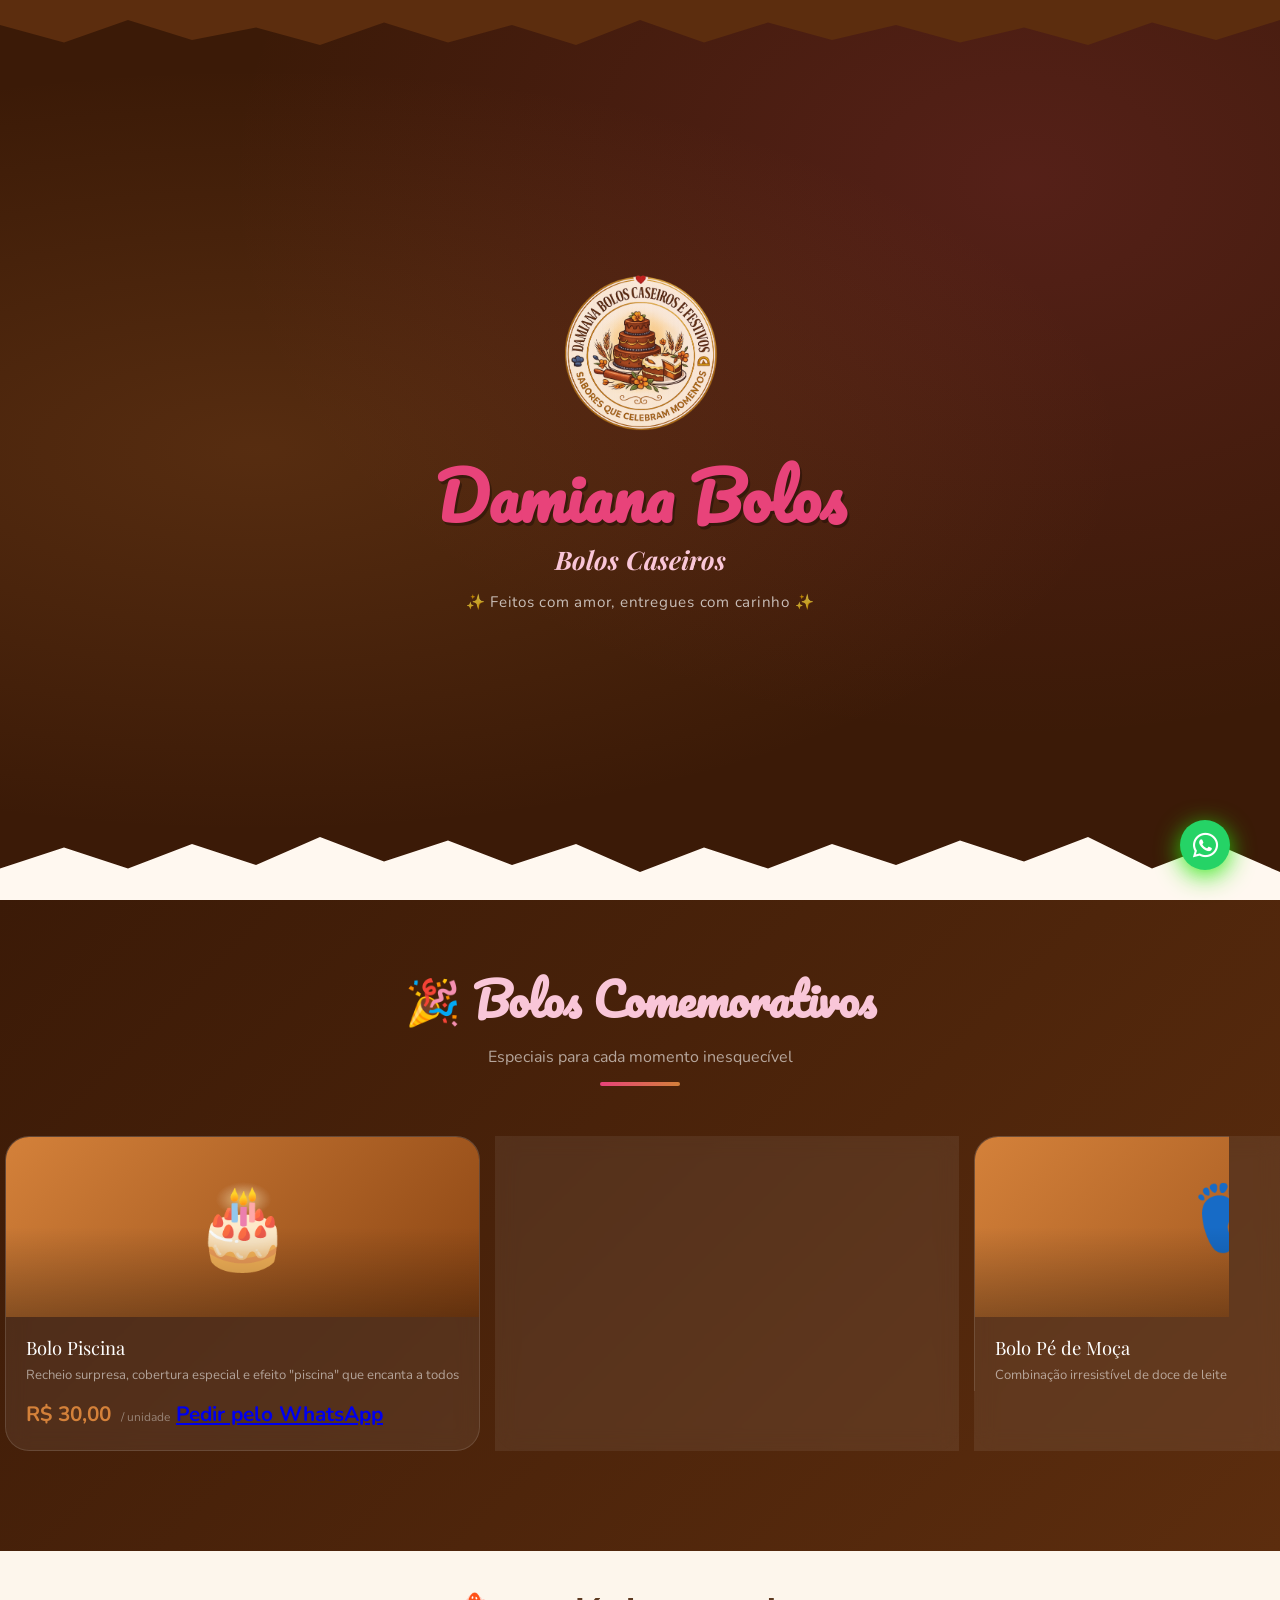
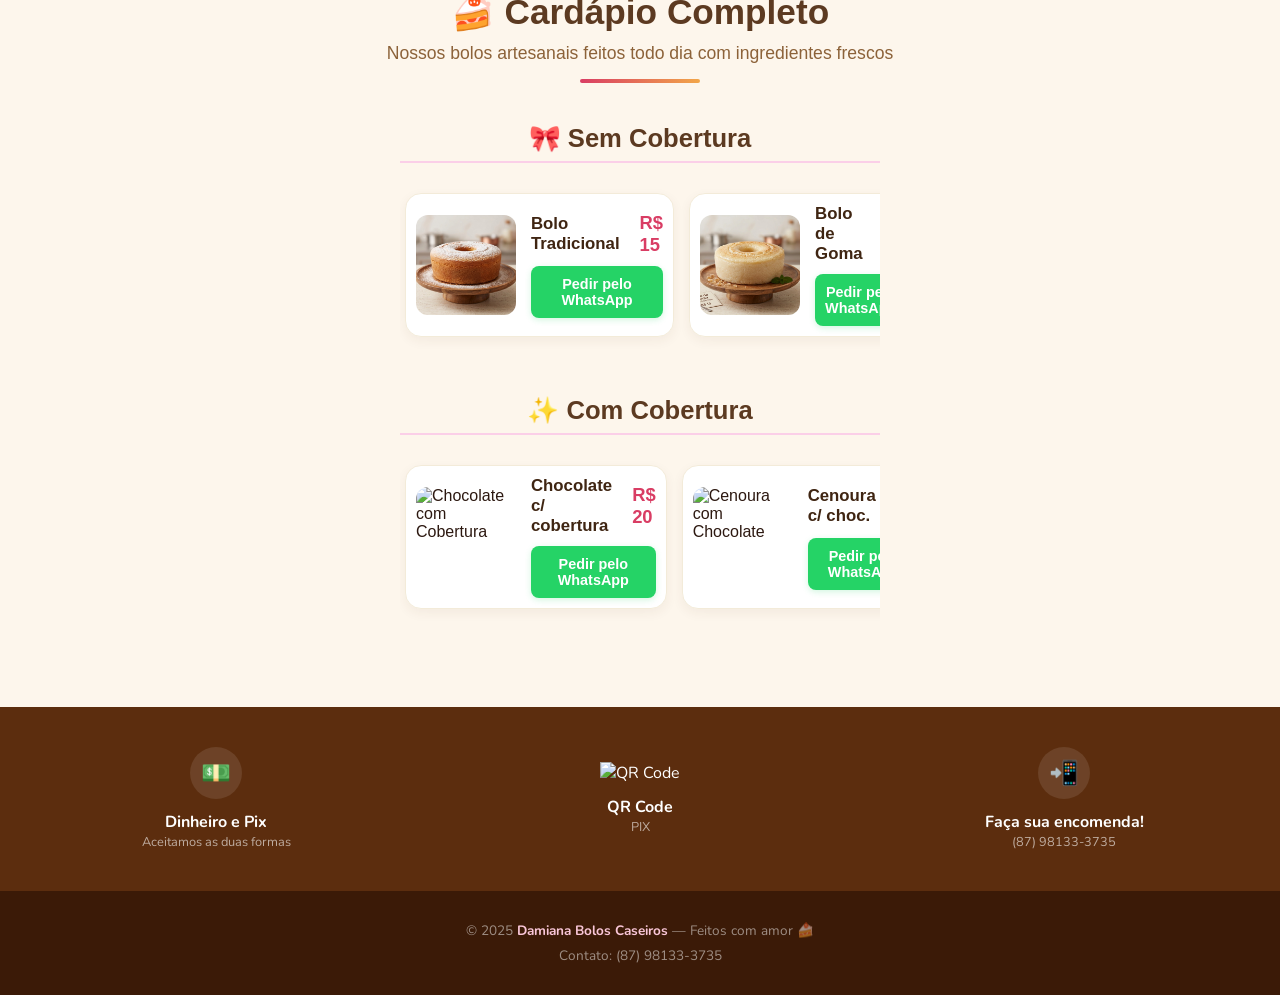
==== commit 1a405ffb: "fix: foi alterado os aquivos html, css e .js e adicionado imagens na pasta img dentro da pasta asset" ====
--- a/index.html
+++ b/index.html
@@ -1,289 +1,558 @@
 <!DOCTYPE html>
 <html lang="pt-BR">
+
 <head>
-<meta charset="UTF-8">
-<meta name="viewport" content="width=device-width, initial-scale=1.0">
-<title>Damiana Bolos Caseiros</title>
-<link href="https://fonts.googleapis.com/css2?family=Playfair+Display:ital,wght@0,400;0,700;1,400&family=Pacifico&family=Nunito:wght@300;400;600;700&display=swap" rel="stylesheet">
-<link rel="stylesheet" href="./style.css">
+  <meta charset="UTF-8">
+  <meta name="viewport" content="width=device-width, initial-scale=1.0">
+  <title>Damiana Bolos Caseiros</title>
+  <link
+    href="https://fonts.googleapis.com/css2?family=Playfair+Display:ital,wght@0,400;0,700;1,400&family=Pacifico&family=Nunito:wght@300;400;600;700&display=swap"
+    rel="stylesheet">
+  <link rel="stylesheet" href="https://cdnjs.cloudflare.com/ajax/libs/font-awesome/6.4.0/css/all.min.css">
+  <link rel="shortcut icon" href="./assets/img/logo-bolos.png" type="/image/x-icon">
+  <link rel="stylesheet" href="./style.css">
 </head>
+
 <body>
 
-<header>
-<section class="hero">
-  <div class="drip-top"></div>
-
-  <div class="logo">
-   <img src="./assets/img/logo-bolos.png" alt="Bolo Icone" class="logo-img">
-  </div>
-
-  <h1>Damiana Bolos</h1>
-  <h2>Bolos Caseiros</h2>
-  <p>✨ Feitos com amor, entregues com carinho ✨</p>
-
-  <a href="#cardapio" class="hero-cta">Ver Cardápio 🎂</a>
-
-  <div class="drip-bottom"></div>
-</section>
-</header>
-
-
-<!-- ═══ CARROSSEL — BOLOS COMEMORATIVOS ═══ -->
-<section class="carousel-section" id="comemorativos">
-  <div class="section-header">
-    <h2>🎉 Bolos Comemorativos</h2>
-    <p>Especiais para cada momento inesquecível</p>
-    <div class="divider"></div>
-  </div>
-
-  <div class="carousel-wrapper">
-    <button class="carousel-btn prev" onclick="slide(-1)">&#8249;</button>
-
-    <div class="carousel-track" id="carouselTrack">
-
-      <div class="cake-card">
-        <div class="cake-img">
-          🎂
-          <span class="cake-tag">Popular</span>
+  <header>
+    <section class="hero">
+      <div class="drip-top"></div>
+
+      <div class="logo">
+        <img src="./assets/img/logo-bolos.png" alt="Bolo Icone" class="logo-img">
+      </div>
+
+      <h1>Damiana Bolos</h1>
+      <h2>Bolos Caseiros</h2>
+      <p>✨ Feitos com amor, entregues com carinho ✨</p>
+
+
+      <div class="drip-bottom"></div>
+    </section>
+  </header>
+
+  <main class="main-content">
+
+    <!-- ═══ CARROSSEL — BOLOS COMEMORATIVOS ═══ -->
+    <section class="carousel-section" id="comemorativos">
+      <div class="section-header">
+        <h2>🎉 Bolos Comemorativos</h2>
+        <p>Especiais para cada momento inesquecível</p>
+        <div class="divider"></div>
+      </div>
+
+      <div class="carousel-wrapper">
+        <div class="carousel-track">
+
+          <div class="cake-card">
+            <div class="cake-img">
+              🎂
+              <span class="cake-tag">Popular</span>
+            </div>
+            <div class="cake-info">
+              <div class="cake-name">Bolo Piscina</div>
+              <div class="cake-desc">Recheio surpresa, cobertura especial e efeito "piscina" que encanta a todos</div>
+              <div class="cake-price">R$ 30,00 <span>/ unidade</span>
+                <a href="https://wa.me/558781333735?text=Olá!+Gostaria+de+pedir+o+Bolo+Piscina." target="_blank"
+                  class="btn-whatsapp-popular">
+                  Pedir pelo WhatsApp
+                </a>
+              </div>
+            </div>
+
+          </div>
+
+          <div class="cake-card">
+            <div class="cake-img" style="background: linear-gradient(135deg, #8B0000, #5C2D0E);">
+              🌋
+              <span class="cake-tag">Novidade</span>
+            </div>
+            <div class="cake-info">
+              <div class="cake-name">Bolo Vulcão</div>
+              <div class="cake-desc">Efeito vulcão com calda quente que escorre — perfeito para surpreender</div>
+              <div class="cake-price">R$ 30,00 <span>/ unidade</span>
+                <a href="https://wa.me/558781333735?text=Olá!+Gostaria+de+pedir+o+Bolo+Vulcão." target="_blank"
+                  class="btn-whatsapp-popular"> Pedir pelo WhatsApp</a>
+              </div>
+            </div>
+
+
+          </div>
+
+          <div class="cake-card">
+            <div class="cake-img" style="background: linear-gradient(135deg, #D4813A, #8B4513);">
+              👣
+              <span class="cake-tag">Especial</span>
+            </div>
+            <div class="cake-info">
+              <div class="cake-name">Bolo Pé de Moça</div>
+              <div class="cake-desc">Combinação irresistível de doce de leite e coco — um clássico que nunca sai de moda
+              </div>
+              <div class="cake-price">R$ 25,00 <span>/ unidade</span> <a
+                  href="https://wa.me/558781333735?text=Olá!+Gostaria+de+pedir+o+Bolo+Pé+de+Moça." target="_blank"
+                  class="btn-whatsapp-popular">
+                  Pedir pelo WhatsApp
+                </a></div>
+            </div>
+
+          </div>
+
+          <div class="cake-card">
+            <div class="cake-img" style="background: linear-gradient(135deg, #E8437A, #C0184E);">
+              🍫
+              <span class="cake-tag">Bestseller</span>
+            </div>
+            <div class="cake-info">
+              <div class="cake-name">Bolo Ameixa com Chocolate</div>
+              <div class="cake-desc">Ameixa e chocolate juntos numa combinação sofisticada e deliciosa</div>
+              <div class="cake-price">R$ 20,00 <span>/ unidade</span> <a
+                  href="https://wa.me/558781333735?text=Olá!+Gostaria+de+pedir+o+Bolo+Ameixa+com+Chocolate."
+                  target="_blank" class="btn-whatsapp-popular">
+                  Pedir pelo WhatsApp
+                </a></div>
+            </div>
+
+          </div>
+
+          <div class="cake-card">
+            <div class="cake-img" style="background: linear-gradient(135deg, #FFD700, #D4813A);">
+              🍍
+              <span class="cake-tag">Favorito</span>
+            </div>
+            <div class="cake-info">
+              <div class="cake-name">Bolo Abacaxi Caramelizado</div>
+              <div class="cake-desc">Abacaxi fresquinho caramelizado com açúcar mascavo — tropical e irresistível</div>
+              <div class="cake-price">R$ 20,00 <span>/ unidade</span> <a
+                  href="https://wa.me/558781333735?text=Olá!+Gostaria+de+pedir+o+Bolo+Abacaxi+Caramelizado."
+                  target="_blank" class="btn-whatsapp-popular">
+                  Pedir pelo WhatsApp
+                </a></div>
+            </div>
+          </div>
+
+          <div class="cake-card">
+            <div class="cake-img" style="background: linear-gradient(135deg, #C0184E, #8B0000);">
+              🥜
+              <span class="cake-tag">Regional</span>
+            </div>
+            <div class="cake-info">
+              <div class="cake-name">Bolo de Paçoca com Cobertura</div>
+              <div class="cake-desc">O sabor do nordeste em cada fatia — paçoca cremosa com cobertura especial</div>
+              <div class="cake-price">R$ 20,00 <span>/ unidade</span><a
+                  href="https://wa.me/558781333735?text=Olá!+Gostaria+de+pedir+o+Bolo+de+Paçoca+com+Cobertura."
+                  target="_blank" class="btn-whatsapp-popular">
+                  Pedir pelo WhatsApp
+                </a></div>
+
+            </div>
+          </div>
+
         </div>
-        <div class="cake-info">
-          <div class="cake-name">Bolo Piscina</div>
-          <div class="cake-desc">Recheio surpresa, cobertura especial e efeito "piscina" que encanta a todos</div>
-          <div class="cake-price">R$ 30,00 <span>/ unidade</span></div>
+      </div>
+    </section>
+
+    <!-- ═══ CARROSSEL — BOLOS 
+ TRADICIONAIS ═══ -->
+    <section class="menu-section" id="cardapiocompleto">
+      <div class="menu-header">
+        <h2>🍰 Cardápio Completo</h2>
+        <p>Nossos bolos artesanais feitos todo dia com ingredientes frescos</p>
+        <div class="gradient-line"></div>
+      </div>
+
+      <div class="carousel-container">
+        <h3>🎀 Sem Cobertura</h3>
+        <div class="carousel-track">
+
+          <div class="menu-item">
+            <img src="./assets/img/tradicional-bolo.png" alt="Bolo Tradicional" class="item-img">
+            <div class="item-info">
+              <div class="item-row">
+                <span class="name">Bolo Tradicional</span>
+                <span class="dots"></span>
+                <span class="price">R$ 15</span>
+              </div>
+              <a href="https://wa.me/5511999999999?text=Olá!+Gostaria+de+pedir+o+Bolo+Tradicional+Sem+Cobertura."
+                target="_blank" class="btn-whatsapp">
+                Pedir pelo WhatsApp
+              </a>
+            </div>
+          </div>
+
+          <div class="menu-item">
+            <img src="./assets/img/bolo-goma.png" alt="Bolo de Goma" class="item-img">
+            <div class="item-info">
+              <div class="item-row">
+                <span class="name">Bolo de Goma</span>
+                <span class="dots"></span>
+                <span class="price">R$ 15</span>
+              </div>
+              <a href="https://wa.me/5511999999999?text=Olá!+Gostaria+de+pedir+o+Bolo+de+Goma+Sem+Cobertura."
+                target="_blank" class="btn-whatsapp">
+                Pedir pelo WhatsApp
+              </a>
+            </div>
+          </div>
+
+          <div class="menu-item">
+            <img src="imagens/bolo-chocolate.jpg" alt="Bolo de Chocolate" class="item-img">
+            <div class="item-info">
+              <div class="item-row">
+                <span class="name">Bolo de Chocolate</span>
+                <span class="dots"></span>
+                <span class="price">R$ 16</span>
+              </div>
+              <a href="https://wa.me/5511999999999?text=Olá!+Gostaria+de+pedir+o+Bolo+de+Chocolate+Sem+Cobertura."
+                target="_blank" class="btn-whatsapp">
+                Pedir pelo WhatsApp
+              </a>
+            </div>
+          </div>
+
+          <div class="menu-item">
+            <img src="imagens/bolo-milho.jpg" alt="Bolo de Milho" class="item-img">
+            <div class="item-info">
+              <div class="item-row">
+                <span class="name">Bolo de Milho</span>
+                <span class="dots"></span>
+                <span class="price">R$ 16</span>
+              </div>
+              <a href="https://wa.me/5511999999999?text=Olá!+Gostaria+de+pedir+o+Bolo+de+Milho+Sem+Cobertura."
+                target="_blank" class="btn-whatsapp">
+                Pedir pelo WhatsApp
+              </a>
+            </div>
+          </div>
+
+          <div class="menu-item">
+            <img src="imagens/bolo-formigueiro.jpg" alt="Bolo Formigueiro" class="item-img">
+            <div class="item-info">
+              <div class="item-row">
+                <span class="name">Bolo Formigueiro</span>
+                <span class="dots"></span>
+                <span class="price">R$ 16</span>
+              </div>
+              <a href="https://wa.me/5511999999999?text=Olá!+Gostaria+de+pedir+o+Bolo+Formigueiro+Sem+Cobertura."
+                target="_blank" class="btn-whatsapp">
+                Pedir pelo WhatsApp
+              </a>
+            </div>
+          </div>
+
+          <div class="menu-item">
+            <img src="imagens/bolo-mesclado.jpg" alt="Bolo Mesclado" class="item-img">
+            <div class="item-info">
+              <div class="item-row">
+                <span class="name">Bolo Mesclado</span>
+                <span class="dots"></span>
+                <span class="price">R$ 16</span>
+              </div>
+              <a href="https://wa.me/5511999999999?text=Olá!+Gostaria+de+pedir+o+Bolo+Mesclado+Sem+Cobertura."
+                target="_blank" class="btn-whatsapp">
+                Pedir pelo WhatsApp
+              </a>
+            </div>
+          </div>
+
+          <div class="menu-item">
+            <img src="imagens/bolo-cenoura.jpg" alt="Bolo de Cenoura" class="item-img">
+            <div class="item-info">
+              <div class="item-row">
+                <span class="name">Bolo de Cenoura</span>
+                <span class="dots"></span>
+                <span class="price">R$ 16</span>
+              </div>
+              <a href="https://wa.me/5511999999999?text=Olá!+Gostaria+de+pedir+o+Bolo+de+Cenoura+Sem+Cobertura."
+                target="_blank" class="btn-whatsapp">
+                Pedir pelo WhatsApp
+              </a>
+            </div>
+          </div>
+
+          <div class="menu-item">
+            <img src="imagens/bolo-laranja.jpg" alt="Bolo de Laranja" class="item-img">
+            <div class="item-info">
+              <div class="item-row">
+                <span class="name">Bolo de Laranja</span>
+                <span class="dots"></span>
+                <span class="price">R$ 16</span>
+              </div>
+              <a href="https://wa.me/5511999999999?text=Olá!+Gostaria+de+pedir+o+Bolo+de+Laranja+Sem+Cobertura."
+                target="_blank" class="btn-whatsapp">
+                Pedir pelo WhatsApp
+              </a>
+            </div>
+          </div>
+
+          <div class="menu-item">
+            <img src="imagens/bolo-limao.jpg" alt="Bolo de Limão" class="item-img">
+            <div class="item-info">
+              <div class="item-row">
+                <span class="name">Bolo de Limão</span>
+                <span class="dots"></span>
+                <span class="price">R$ 16</span>
+              </div>
+              <a href="https://wa.me/5511999999999?text=Olá!+Gostaria+de+pedir+o+Bolo+de+Limão+Sem+Cobertura."
+                target="_blank" class="btn-whatsapp">
+                Pedir pelo WhatsApp
+              </a>
+            </div>
+          </div>
+
+          <div class="menu-item">
+            <img src="imagens/bolo-cafe.jpg" alt="Bolo de Café" class="item-img">
+            <div class="item-info">
+              <div class="item-row">
+                <span class="name">Bolo de Café</span>
+                <span class="dots"></span>
+                <span class="price">R$ 18</span>
+              </div>
+              <a href="https://wa.me/5511999999999?text=Olá!+Gostaria+de+pedir+o+Bolo+de+Café+Sem+Cobertura."
+                target="_blank" class="btn-whatsapp">
+                Pedir pelo WhatsApp
+              </a>
+            </div>
+          </div>
+
+          <div class="menu-item">
+            <img src="imagens/bolo-leite.jpg" alt="Bolo de Leite" class="item-img">
+            <div class="item-info">
+              <div class="item-row">
+                <span class="name">Bolo de Leite</span>
+                <span class="dots"></span>
+                <span class="price">R$ 18</span>
+              </div>
+              <a href="https://wa.me/5511999999999?text=Olá!+Gostaria+de+pedir+o+Bolo+de+Leite+Sem+Cobertura."
+                target="_blank" class="btn-whatsapp">
+                Pedir pelo WhatsApp
+              </a>
+            </div>
+          </div>
+
+          <div class="menu-item">
+            <img src="imagens/bolo-macaxeira.jpg" alt="Bolo de Macaxeira" class="item-img">
+            <div class="item-info">
+              <div class="item-row">
+                <span class="name">Bolo de Macaxeira</span>
+                <span class="dots"></span>
+                <span class="price">R$ 18</span>
+              </div>
+              <a href="https://wa.me/5511999999999?text=Olá!+Gostaria+de+pedir+o+Bolo+de+Macaxeira+Sem+Cobertura."
+                target="_blank" class="btn-whatsapp">
+                Pedir pelo WhatsApp
+              </a>
+            </div>
+          </div>
+
         </div>
       </div>
 
-      <div class="cake-card">
-        <div class="cake-img" style="background: linear-gradient(135deg, #8B0000, #5C2D0E);">
-          🌋
-          <span class="cake-tag">Novidade</span>
+      <div class="carousel-container">
+        <h3>✨ Com Cobertura</h3>
+        <div class="carousel-track">
+
+          <div class="menu-item">
+            <img src="imagens/chocolate-cobertura.jpg" alt="Chocolate com Cobertura" class="item-img">
+            <div class="item-info">
+              <div class="item-row">
+                <span class="name">Chocolate c/ cobertura</span>
+                <span class="dots"></span>
+                <span class="price">R$ 20</span>
+              </div>
+              <a href="https://wa.me/5511999999999?text=Olá!+Gostaria+de+pedir+o+Bolo+de+Chocolate+com+Cobertura."
+                target="_blank" class="btn-whatsapp">
+                Pedir pelo WhatsApp
+              </a>
+            </div>
+          </div>
+
+          <div class="menu-item">
+            <img src="imagens/cenoura-choc.jpg" alt="Cenoura com Chocolate" class="item-img">
+            <div class="item-info">
+              <div class="item-row">
+                <span class="name">Cenoura c/ choc.</span>
+                <span class="dots"></span>
+                <span class="price">R$ 20</span>
+              </div>
+              <a href="https://wa.me/5511999999999?text=Olá!+Gostaria+de+pedir+o+Bolo+de+Cenoura+com+Chocolate."
+                target="_blank" class="btn-whatsapp">
+                Pedir pelo WhatsApp
+              </a>
+            </div>
+          </div>
+
+          <div class="menu-item">
+            <img src="imagens/laranja-choc.jpg" alt="Laranja com Chocolate" class="item-img">
+            <div class="item-info">
+              <div class="item-row">
+                <span class="name">Laranja c/ choc.</span>
+                <span class="dots"></span>
+                <span class="price">R$ 20</span>
+              </div>
+              <a href="https://wa.me/5511999999999?text=Olá!+Gostaria+de+pedir+o+Bolo+de+Laranja+com+Chocolate."
+                target="_blank" class="btn-whatsapp">
+                Pedir pelo WhatsApp
+              </a>
+            </div>
+          </div>
+
+          <div class="menu-item">
+            <img src="imagens/pacoca-cobertura.jpg" alt="Paçoca com Cobertura" class="item-img">
+            <div class="item-info">
+              <div class="item-row">
+                <span class="name">Paçoca c/ cobertura</span>
+                <span class="dots"></span>
+                <span class="price">R$ 20</span>
+              </div>
+              <a href="https://wa.me/5511999999999?text=Olá!+Gostaria+de+pedir+o+Bolo+de+Paçoca+com+Cobertura."
+                target="_blank" class="btn-whatsapp">
+                Pedir pelo WhatsApp
+              </a>
+            </div>
+          </div>
+
+          <div class="menu-item">
+            <img src="imagens/limao-cobertura.jpg" alt="Limão com Cobertura" class="item-img">
+            <div class="item-info">
+              <div class="item-row">
+                <span class="name">Limão c/ cobertura</span>
+                <span class="dots"></span>
+                <span class="price">R$ 20</span>
+              </div>
+              <a href="https://wa.me/5511999999999?text=Olá!+Gostaria+de+pedir+o+Bolo+de+Limão+com+Cobertura."
+                target="_blank" class="btn-whatsapp">
+                Pedir pelo WhatsApp
+              </a>
+            </div>
+          </div>
+
+          <div class="menu-item">
+            <img src="imagens/ameixa-chocolate.jpg" alt="Ameixa com Chocolate" class="item-img">
+            <div class="item-info">
+              <div class="item-row">
+                <span class="name">Ameixa c/ chocolate</span>
+                <span class="dots"></span>
+                <span class="price">R$ 20</span>
+              </div>
+              <a href="https://wa.me/5511999999999?text=Olá!+Gostaria+de+pedir+o+Bolo+de+Ameixa+com+Chocolate."
+                target="_blank" class="btn-whatsapp">
+                Pedir pelo WhatsApp
+              </a>
+            </div>
+          </div>
+
+          <div class="menu-item">
+            <img src="imagens/abacaxi-caramelizado.jpg" alt="Abacaxi Caramelizado" class="item-img">
+            <div class="item-info">
+              <div class="item-row">
+                <span class="name">Abacaxi caramelizado</span>
+                <span class="dots"></span>
+                <span class="price">R$ 20</span>
+              </div>
+              <a href="https://wa.me/5511999999999?text=Olá!+Gostaria+de+pedir+o+Bolo+de+Abacaxi+Caramelizado."
+                target="_blank" class="btn-whatsapp">
+                Pedir pelo WhatsApp
+              </a>
+            </div>
+          </div>
+
+          <div class="menu-item highlight-item">
+            <img src="imagens/bolo-pe-de-moca.jpg" alt="Bolo Pé de Moça" class="item-img">
+            <div class="item-info">
+              <div class="item-row">
+                <span class="name">Bolo Pé de Moça</span>
+                <span class="dots"></span>
+                <span class="price">R$ 25</span>
+              </div>
+              <a href="https://wa.me/5511999999999?text=Olá!+Quero+experimentar+o+especial+Bolo+Pé+de+Moça!"
+                target="_blank" class="btn-whatsapp">
+                Pedir pelo WhatsApp
+              </a>
+            </div>
+          </div>
+
+          <div class="menu-item highlight-item">
+            <img src="imagens/bolo-piscina.jpg" alt="Bolo Piscina" class="item-img">
+            <div class="item-info">
+              <div class="item-row">
+                <span class="name">Bolo Piscina</span>
+                <span class="dots"></span>
+                <span class="price">R$ 30</span>
+              </div>
+              <a href="https://wa.me/5511999999999?text=Olá!+Quero+pedir+o+delicioso+Bolo+Piscina!" target="_blank"
+                class="btn-whatsapp">
+                Pedir pelo WhatsApp
+              </a>
+            </div>
+          </div>
+
+          <div class="menu-item highlight-item">
+            <img src="imagens/bolo-vulcao.jpg" alt="Bolo Vulcão" class="item-img">
+            <div class="item-info">
+              <div class="item-row">
+                <span class="name">Bolo Vulcão</span>
+                <span class="dots"></span>
+                <span class="price">R$ 30</span>
+              </div>
+              <a href="https://wa.me/5511999999999?text=Olá!+Quero+fazer+um+pedido+do+Bolo+Vulcão!" target="_blank"
+                class="btn-whatsapp">
+                Pedir pelo WhatsApp
+              </a>
+            </div>
+          </div>
+
         </div>
-        <div class="cake-info">
-          <div class="cake-name">Bolo Vulcão</div>
-          <div class="cake-desc">Efeito vulcão com calda quente que escorre — perfeito para surpreender</div>
-          <div class="cake-price">R$ 30,00 <span>/ unidade</span></div>
+      </div>
+    </section>
+
+
+    <section class="payment-section">
+      <!-- ═══ PAYMENT + CONTACT ═══ -->
+      <div class="payment-banner">
+        <div class="payment-item">
+          <div class="payment-icon">💵</div>
+          <div>
+            <h4>Dinheiro e Pix</h4>
+            <p>Aceitamos as duas formas</p>
+          </div>
         </div>
-      </div>
-
-      <div class="cake-card">
-        <div class="cake-img" style="background: linear-gradient(135deg, #D4813A, #8B4513);">
-          👣
-          <span class="cake-tag">Especial</span>
+
+        <div class="payment-item">
+          <div class="qr-code">
+            <img src="imagens/qr-code.png" alt="QR Code">
+          </div>
+          <div>
+            <h4>QR Code</h4>
+            <p>PIX</p>
+          </div>
         </div>
-        <div class="cake-info">
-          <div class="cake-name">Bolo Pé de Moça</div>
-          <div class="cake-desc">Combinação irresistível de doce de leite e coco — um clássico que nunca sai de moda</div>
-          <div class="cake-price">R$ 25,00 <span>/ unidade</span></div>
+
+        <div class="payment-item">
+          <div class="payment-icon">📲</div>
+          <div>
+            <h4>Faça sua encomenda!</h4>
+            <p>(87) 98133-3735</p>
+          </div>
         </div>
       </div>
-
-      <div class="cake-card">
-        <div class="cake-img" style="background: linear-gradient(135deg, #E8437A, #C0184E);">
-          🍫
-          <span class="cake-tag">Bestseller</span>
-        </div>
-        <div class="cake-info">
-          <div class="cake-name">Bolo Ameixa com Chocolate</div>
-          <div class="cake-desc">Ameixa e chocolate juntos numa combinação sofisticada e deliciosa</div>
-          <div class="cake-price">R$ 20,00 <span>/ unidade</span></div>
-        </div>
-      </div>
-
-      <div class="cake-card">
-        <div class="cake-img" style="background: linear-gradient(135deg, #FFD700, #D4813A);">
-          🍍
-          <span class="cake-tag">Favorito</span>
-        </div>
-        <div class="cake-info">
-          <div class="cake-name">Bolo Abacaxi Caramelizado</div>
-          <div class="cake-desc">Abacaxi fresquinho caramelizado com açúcar mascavo — tropical e irresistível</div>
-          <div class="cake-price">R$ 20,00 <span>/ unidade</span></div>
-        </div>
-      </div>
-
-      <div class="cake-card">
-        <div class="cake-img" style="background: linear-gradient(135deg, #C0184E, #8B0000);">
-          🥜
-          <span class="cake-tag">Regional</span>
-        </div>
-        <div class="cake-info">
-          <div class="cake-name">Bolo de Paçoca com Cobertura</div>
-          <div class="cake-desc">O sabor do nordeste em cada fatia — paçoca cremosa com cobertura especial</div>
-          <div class="cake-price">R$ 20,00 <span>/ unidade</span></div>
-        </div>
-      </div>
-
-    </div>
-
-    <button class="carousel-btn next" onclick="slide(1)">&#8250;</button>
-  </div>
-
-  <div class="carousel-dots" id="dots"></div>
-</section>
-
-
-<!-- ═══ CARDÁPIO TRADICIONAL ═══ -->
-<section class="menu-section" id="cardapio">
-  <div class="section-header">
-    <h2>🍰 Cardápio Completo</h2>
-    <p>Nossos bolos artesanais feitos todo dia com ingredientes frescos</p>
-    <div class="divider"></div>
-  </div>
-
-  <div class="menu-grid">
-
-    <!-- SEM COBERTURA -->
-    <div class="menu-col">
-      <h3>🎀 Sem Cobertura</h3>
-
-      <div class="menu-item">
-        <div class="menu-item-left"><span class="menu-item-emoji">🍰</span><span class="menu-item-name">Bolo Tradicional</span></div>
-        <div class="price-dot"></div>
-        <span class="menu-item-price">R$ 15</span>
-      </div>
-      <div class="menu-item">
-        <div class="menu-item-left"><span class="menu-item-emoji">🍮</span><span class="menu-item-name">Bolo de Goma</span></div>
-        <div class="price-dot"></div>
-        <span class="menu-item-price">R$ 15</span>
-      </div>
-      <div class="menu-item">
-        <div class="menu-item-left"><span class="menu-item-emoji">🍫</span><span class="menu-item-name">Bolo de Chocolate</span></div>
-        <div class="price-dot"></div>
-        <span class="menu-item-price">R$ 16</span>
-      </div>
-      <div class="menu-item">
-        <div class="menu-item-left"><span class="menu-item-emoji">🌽</span><span class="menu-item-name">Bolo de Milho</span></div>
-        <div class="price-dot"></div>
-        <span class="menu-item-price">R$ 16</span>
-      </div>
-      <div class="menu-item">
-        <div class="menu-item-left"><span class="menu-item-emoji">🐜</span><span class="menu-item-name">Bolo Formigueiro</span></div>
-        <div class="price-dot"></div>
-        <span class="menu-item-price">R$ 16</span>
-      </div>
-      <div class="menu-item">
-        <div class="menu-item-left"><span class="menu-item-emoji">🎂</span><span class="menu-item-name">Bolo Mesclado</span></div>
-        <div class="price-dot"></div>
-        <span class="menu-item-price">R$ 16</span>
-      </div>
-      <div class="menu-item">
-        <div class="menu-item-left"><span class="menu-item-emoji">🥕</span><span class="menu-item-name">Bolo de Cenoura</span></div>
-        <div class="price-dot"></div>
-        <span class="menu-item-price">R$ 16</span>
-      </div>
-      <div class="menu-item">
-        <div class="menu-item-left"><span class="menu-item-emoji">🍊</span><span class="menu-item-name">Bolo de Laranja</span></div>
-        <div class="price-dot"></div>
-        <span class="menu-item-price">R$ 16</span>
-      </div>
-      <div class="menu-item">
-        <div class="menu-item-left"><span class="menu-item-emoji">🍋</span><span class="menu-item-name">Bolo de Limão</span></div>
-        <div class="price-dot"></div>
-        <span class="menu-item-price">R$ 16</span>
-      </div>
-      <div class="menu-item">
-        <div class="menu-item-left"><span class="menu-item-emoji">☕</span><span class="menu-item-name">Bolo de Café</span></div>
-        <div class="price-dot"></div>
-        <span class="menu-item-price">R$ 18</span>
-      </div>
-      <div class="menu-item">
-        <div class="menu-item-left"><span class="menu-item-emoji">🥛</span><span class="menu-item-name">Bolo de Leite</span></div>
-        <div class="price-dot"></div>
-        <span class="menu-item-price">R$ 18</span>
-      </div>
-      <div class="menu-item">
-        <div class="menu-item-left"><span class="menu-item-emoji">🌿</span><span class="menu-item-name">Bolo de Macaxeira</span></div>
-        <div class="price-dot"></div>
-        <span class="menu-item-price">R$ 18</span>
-      </div>
-    </div>
-
-    <!-- COM COBERTURA -->
-    <div class="menu-col">
-      <h3>✨ Com Cobertura</h3>
-
-      <div class="menu-item">
-        <div class="menu-item-left"><span class="menu-item-emoji">🍫</span><span class="menu-item-name">Chocolate c/ cobertura</span></div>
-        <div class="price-dot"></div>
-        <span class="menu-item-price">R$ 20</span>
-      </div>
-      <div class="menu-item">
-        <div class="menu-item-left"><span class="menu-item-emoji">🥕🍫</span><span class="menu-item-name">Cenoura c/ choc.</span></div>
-        <div class="price-dot"></div>
-        <span class="menu-item-price">R$ 20</span>
-      </div>
-      <div class="menu-item">
-        <div class="menu-item-left"><span class="menu-item-emoji">🍊🍫</span><span class="menu-item-name">Laranja c/ choc.</span></div>
-        <div class="price-dot"></div>
-        <span class="menu-item-price">R$ 20</span>
-      </div>
-      <div class="menu-item">
-        <div class="menu-item-left"><span class="menu-item-emoji">🥜</span><span class="menu-item-name">Paçoca c/ cobertura</span></div>
-        <div class="price-dot"></div>
-        <span class="menu-item-price">R$ 20</span>
-      </div>
-      <div class="menu-item">
-        <div class="menu-item-left"><span class="menu-item-emoji">🍋</span><span class="menu-item-name">Limão c/ cobertura</span></div>
-        <div class="price-dot"></div>
-        <span class="menu-item-price">R$ 20</span>
-      </div>
-      <div class="menu-item">
-        <div class="menu-item-left"><span class="menu-item-emoji">🍫</span><span class="menu-item-name">Ameixa c/ chocolate</span></div>
-        <div class="price-dot"></div>
-        <span class="menu-item-price">R$ 20</span>
-      </div>
-      <div class="menu-item">
-        <div class="menu-item-left"><span class="menu-item-emoji">🍍</span><span class="menu-item-name">Abacaxi caramelizado</span></div>
-        <div class="price-dot"></div>
-        <span class="menu-item-price">R$ 20</span>
-      </div>
-      <div class="menu-item" style="background: var(--pink-pale);">
-        <div class="menu-item-left"><span class="menu-item-emoji">👣</span><span class="menu-item-name">Bolo Pé de Moça</span></div>
-        <div class="price-dot"></div>
-        <span class="menu-item-price" style="color: var(--chocolate);">R$ 25</span>
-      </div>
-      <div class="menu-item" style="background: var(--pink-pale);">
-        <div class="menu-item-left"><span class="menu-item-emoji">🏊</span><span class="menu-item-name">Bolo Piscina</span></div>
-        <div class="price-dot"></div>
-        <span class="menu-item-price" style="color: var(--chocolate);">R$ 30</span>
-      </div>
-      <div class="menu-item" style="background: var(--pink-pale);">
-        <div class="menu-item-left"><span class="menu-item-emoji">🌋</span><span class="menu-item-name">Bolo Vulcão</span></div>
-        <div class="price-dot"></div>
-        <span class="menu-item-price" style="color: var(--chocolate);">R$ 30</span>
-      </div>
-    </div>
-
-  </div>
-</section>
-
-<!-- ═══ PAYMENT + CONTACT ═══ -->
-<div class="payment-banner">
-  <div class="payment-item">
-    <div class="payment-icon">💵</div>
-    <div>
-      <h4>Dinheiro e Pix</h4>
-      <p>Aceitamos as duas formas</p>
-    </div>
-  </div>
-  <div class="payment-item">
-    <div class="payment-icon">📲</div>
-    <div>
-      <h4>Faça sua encomenda!</h4>
-      <p>(87) 98133-3735</p>
-    </div>
-  </div>
-</div>
-
-<!-- ═══ FOOTER ═══ -->
-<footer>
-  <p>© 2025 <strong>Damiana Bolos Caseiros</strong> — Feitos com amor 🍰</p>
-  <p style="margin-top:6px;">Contato: (87) 98133-3735</p>
-</footer>
-
-<!-- WhatsApp FAB -->
-<a href="https://wa.me/5587981333735" class="whatsapp-btn" target="_blank" title="Falar no WhatsApp">💬</a>
-
-<script src="./script.js"></script>
+    </section>
+  </main>
+
+
+  <!-- ═══ FOOTER ═══ -->
+  <footer>
+    <p>© 2025 <strong>Damiana Bolos Caseiros</strong> — Feitos com amor 🍰</p>
+    <p style="margin-top:6px;">Contato: (87) 98133-3735</p>
+  </footer>
+
+  <!-- WhatsApp FAB -->
+  <a href="https://wa.me/558781333735?text=Olá%20Damiana!%20Preciso%20de%20um%20orçamento%20para%20um%20bolo%20ou%20expecifico."
+    class="float-wpp" target="_blank">
+    <i class="fab fa-whatsapp"></i>
+  </a>
+
+  <script src="./script.js"></script>
 </body>
-</html>
+
+</html>
--- a/style.css
+++ b/style.css
@@ -11,6 +11,10 @@
     --text-dark: #2C1810;
 }
 
+html {
+    scroll-behavior: smooth;
+}
+
 * {
     margin: 0;
     padding: 0;
@@ -55,18 +59,23 @@
     right: 0;
     height: 50px;
     background: var(--chocolate);
-    clip-path: polygon(0 0, 100% 0, 100% 40%, 95% 80%, 90% 45%, 85% 90%, 80% 55%, 75% 85%, 70% 50%, 65% 80%, 60% 45%, 55% 85%, 50% 40%, 45% 90%, 40% 50%, 35% 85%, 30% 45%, 25% 90%, 20% 55%, 15% 80%, 10% 40%, 5% 85%, 0% 0 50%);
+    clip-path: polygon(0 0, 100% 0, 100% 40%, 95% 80%, 90% 45%, 85% 90%, 80% 55%, 75% 85%, 70% 50%, 65% 80%, 60% 45%, 55% 85%, 50% 40%, 45% 90%, 40% 50%, 35% 85%, 30% 45%, 25% 90%, 20% 55%, 15% 80%, 10% 40%, 5% 85%, 0%  50%);
+}
+
+.logo {
+    width: 200px;
+    /* ← defina o tamanho do container */
+    height: 200px;
 }
 
 .logo img {
-    width: 50%;
-    height: 50%;
+    width: 190px;
+    height: 190px;
     margin-bottom: 10px;
-   
-}
-
-.logo h1 {
-}
+    border-radius: 50%;
+    object-fit: cover;
+}
+
 
 .logo .whisk {
     font-size: 2.9rem;
@@ -448,8 +457,10 @@
 
 .payment-item {
     display: flex;
-    align-items: center;
-    gap: 14px;
+    flex-direction: column;
+    align-items: center;
+    justify-content: center;
+    gap: 12px;
 }
 
 .payment-icon {
@@ -506,14 +517,244 @@
     animation: pulse 2s infinite;
 }
 
-@keyframes pulse {
-
-    0%,
-    100% {
-        box-shadow: 0 4px 20px rgba(37, 211, 102, 0.4);
+.whatsapp-btn svg {
+    width: 32px;
+    height: 32px;
+}
+
+
+
+/*////////////////*/
+/* Configurações Gerais da Seção */
+.menu-section {
+  background-color: #fdf6ec;
+  font-family: 'Segoe UI', Tahoma, Geneva, Verdana, sans-serif;
+  padding: 40px 15px;
+  display: flex;
+  flex-direction: column;
+  align-items: center;
+  max-width: 150%;
+  overflow-x: hidden;
+}
+
+.menu-item {
+ 
+    border-radius: 12px;
+   
+}
+
+/* Cabeçalho Centralizado */
+.menu-header {
+  text-align: center;
+  margin-bottom: 40px;
+}
+
+.menu-header h2 {
+  font-size: 2.2rem;
+  color: #5c3a21;
+  margin-bottom: 10px;
+}
+
+.menu-header p {
+  color: #8c6239;
+  font-size: 1.1rem;
+  margin-bottom: 15px;
+}
+
+.gradient-line {
+  height: 4px;
+  width: 120px;
+  background: linear-gradient(to right, #d93d64, #f2a649);
+  border-radius: 2px;
+  margin: 0 auto;
+}
+
+/* Container do Carrossel */
+.carousel-container {
+  width: 100%;
+  max-width: 480px; /* Alinhamento perfeito para telas mobile */
+  margin-bottom: 40px;
+}
+
+.carousel-container h3 {
+  font-size: 1.6rem;
+  color: #5c3a21;
+  margin-bottom: 20px;
+  text-align: center;
+  border-bottom: 2px solid #fbcfe8;
+  padding-bottom: 8px;
+}
+
+/* Trilho do Carrossel (Efeito Deslizante Sem Loop) */
+.carousel-track {
+  display: flex;
+  overflow-x: auto;
+  scroll-snap-type: x mandatory;
+  scroll-behavior: smooth;
+  gap: 15px;
+  padding: 10px 5px;
+}
+
+
+
+/* Estrutura do Card de Item com Imagem */
+.menu-item {
+  flex: 0 0 88%; /* Deixa uma bordinha do próximo visível para incentivar o deslize */
+  scroll-snap-align: center;
+  background-color: #ffffff;
+  border-radius: 16px;
+  box-shadow: 0 4px 12px rgba(92, 58, 33, 0.06);
+  display: block; /* Empilha imagem e conteúdo se necessário no mobile */
+  padding: 10px;
+  border: 1px solid #f3ebd9;
+}
+
+/* Card Destacado (como o Bolo Pé de Moça da imagem) */
+.highlight-item {
+  background-color: #fbf0f8;
+  border: 1px solid #f9dbe7;
+}
+
+/* Tag IMG estilizada */
+.item-img {
+  width: 100%;
+  height: 180px;
+  object-fit: cover; /* Ajusta a foto sem distorcer */
+  border-radius: 12px;
+  margin-bottom: 12px;
+}
+
+/* Caixa de informações do bolo */
+.item-info {
+  display: flex;
+  flex-direction: column;
+  gap: 10px;
+}
+
+/* Linha com Nome, Pontilhado e Preço */
+.item-row {
+  display: flex;
+  align-items: center;
+  justify-content: space-between;
+}
+
+.name {
+  color: #3f2512;
+  font-weight: 700;
+  font-size: 1.05rem;
+}
+
+.dots {
+  flex-grow: 1;
+  border-bottom: 2px dotted #e2d1bc;
+  margin: 0 10px;
+  position: relative;
+  top: 4px;
+}
+
+.price {
+  color: #d93d64;
+  font-weight: 800;
+  font-size: 1.15rem;
+}
+
+/* Botão de Chamada para o WhatsApp */
+.btn-whatsapp {
+  background-color: #25d366;
+  color: #ffffff;
+  text-decoration: none;
+  text-align: center;
+  font-weight: bold;
+  font-size: 0.9rem;
+  padding: 10px;
+  border-radius: 8px;
+  display: flex;
+  justify-content: center;
+  align-items: center;
+  transition: background-color 0.2s ease;
+  box-shadow: 0 2px 6px rgba(37, 211, 102, 0.2);
+}
+
+.btn-whatsapp:hover {
+  background-color: #ba2020;
+}
+
+
+
+
+.float-wpp {
+  position: fixed;
+  bottom: 30px;
+  right: 50px;
+  z-index: 9999;  width: 50px;
+  height: 50px;
+  background: #25D366;
+  color: #fff;
+  border-radius: 50%;
+  display: flex;
+  align-items: center;
+  justify-content: center;
+  font-size: 1.8rem;
+  text-decoration: none;
+  box-shadow: 0 6px 24px rgba(41, 232, 12, 0.918);
+transition: background-color 0.8s; /* ESSA LINHA ABAIXO É OBRIGATÓRIA: */
+  animation: flutuar  5s ease-in-out infinite;}
+
+.float-wpp:hover {
+  background-color: #ba2020;
+  box-shadow: 0 6px 24px rgba(32, 40, 186, 0.918);
+}
+
+@keyframes flutuar  {
+
+  0% {
+        transform: translateY(0);
+  }
+    50% {
+        transform: translateY(-8px);
     }
 
-    50% {
-        box-shadow: 0 4px 36px rgba(37, 211, 102, 0.7);
+
+  100% {
+        transform: translateY(0);
     }
+}
+
+  
+
+
+/* Conversão para lista no Desktop */
+@media (min-width: 768px) {
+  .carousel-track {
+    overflow-x: auto; /* Mantém o scroll horizontal no desktop */
+    scroll-behavior: smooth;
+  }
+  .menu-item {
+    flex: 0 0 35%; /* Ajusta o tamanho do card para desktop */
+    display: flex; /* No desktop coloca a imagem do lado do texto */
+    gap: 15px;
+  }
+  .item-img {
+    width: 100px;
+    height: 100px;
+    margin-bottom: 0;
+    flex-shrink: 0;
+  }
+  .item-info {
+    flex-grow: 1;
+    justify-content: center;
+  }
+
+  .payment-banner {
+    display: flex;
+}
+
+.payment-item {
+    flex: 1;
+    display: flex;
+    flex-direction: column;
+    align-items: center;
+    justify-content: center;
+    gap: 12px;
+}
 }
